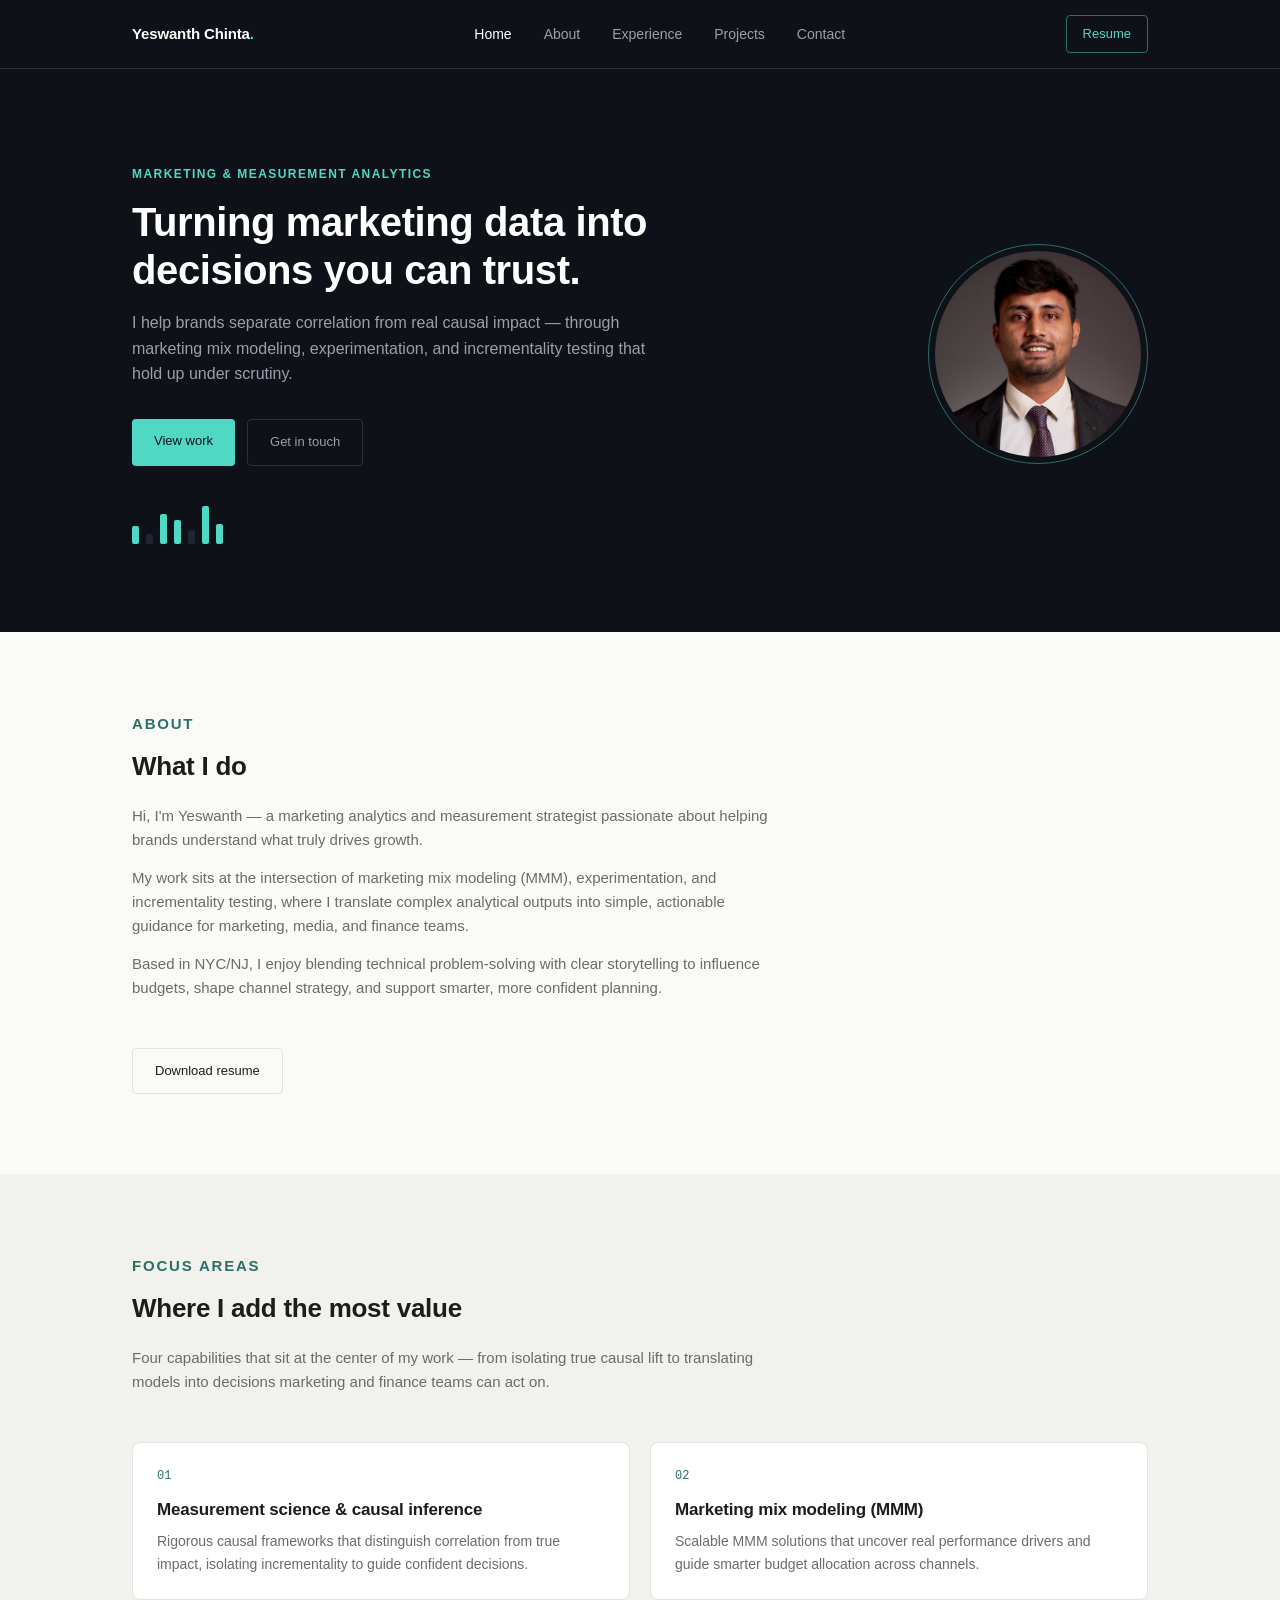
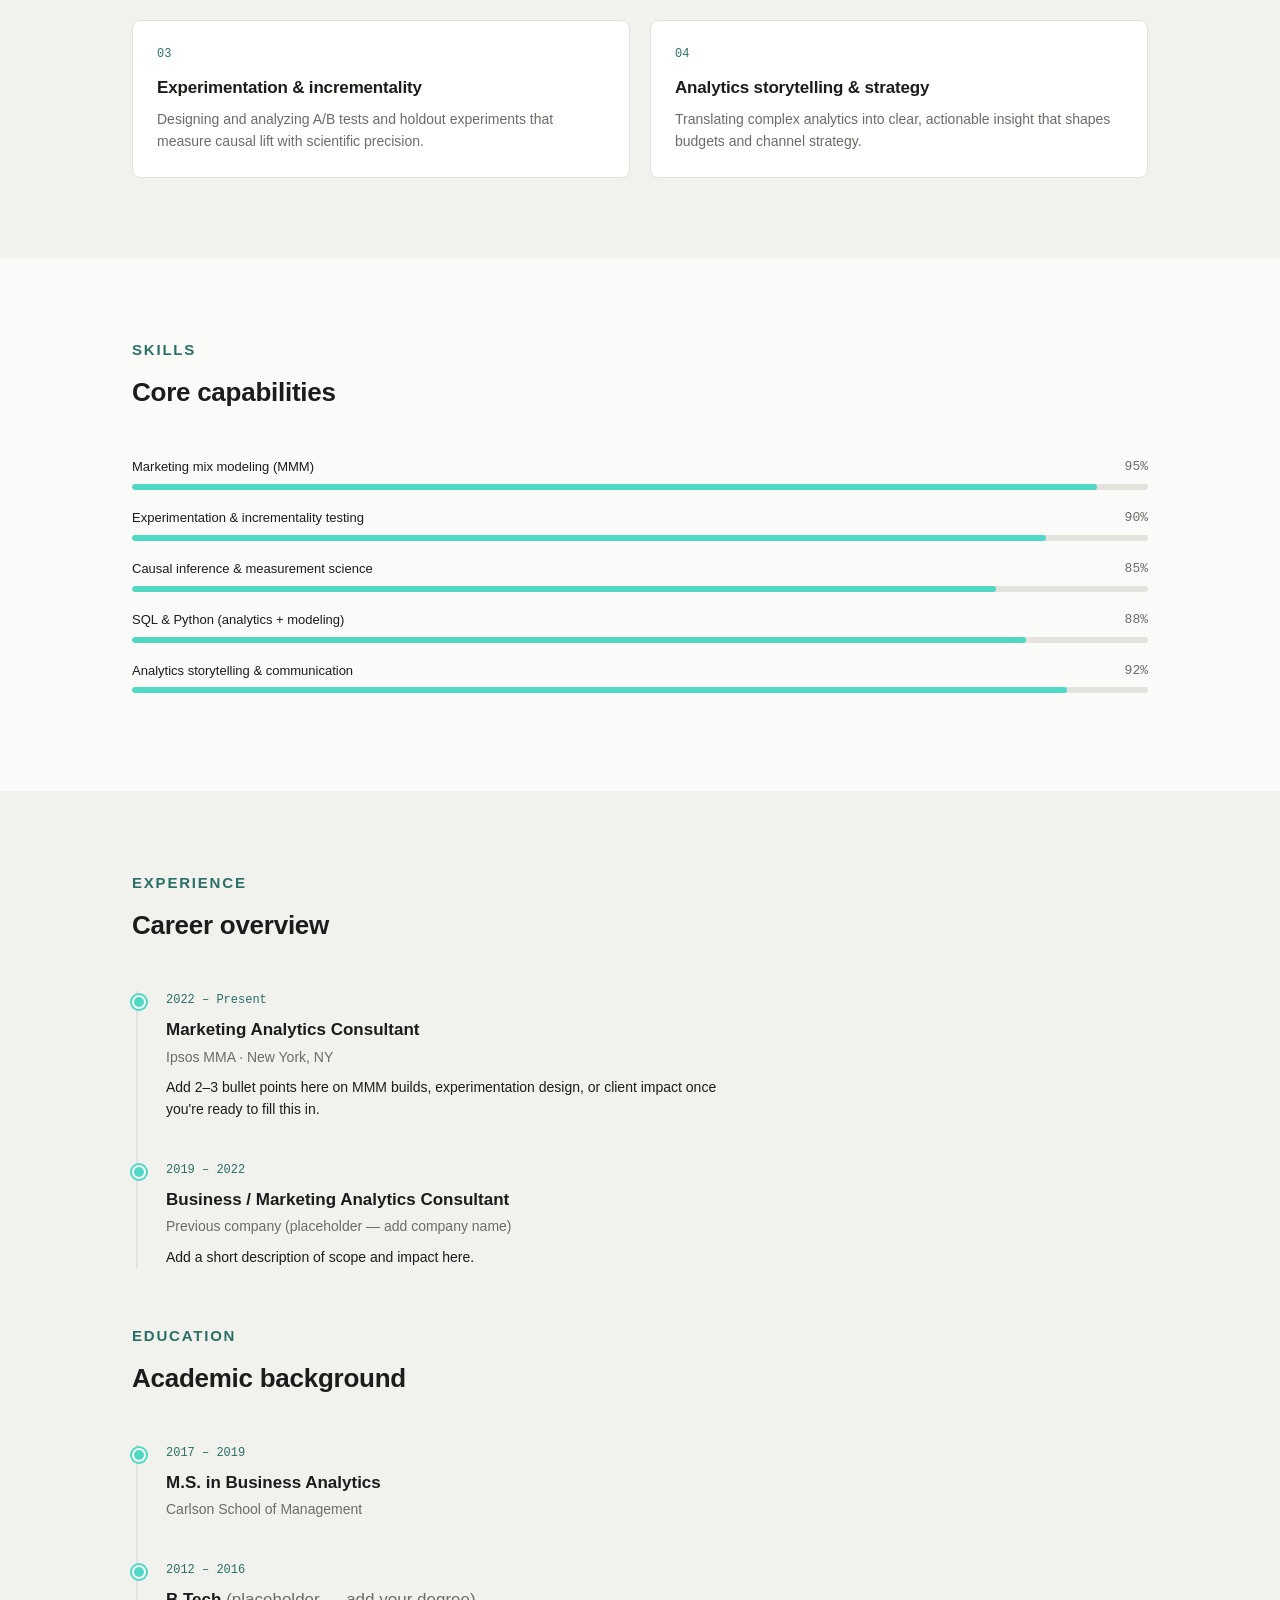
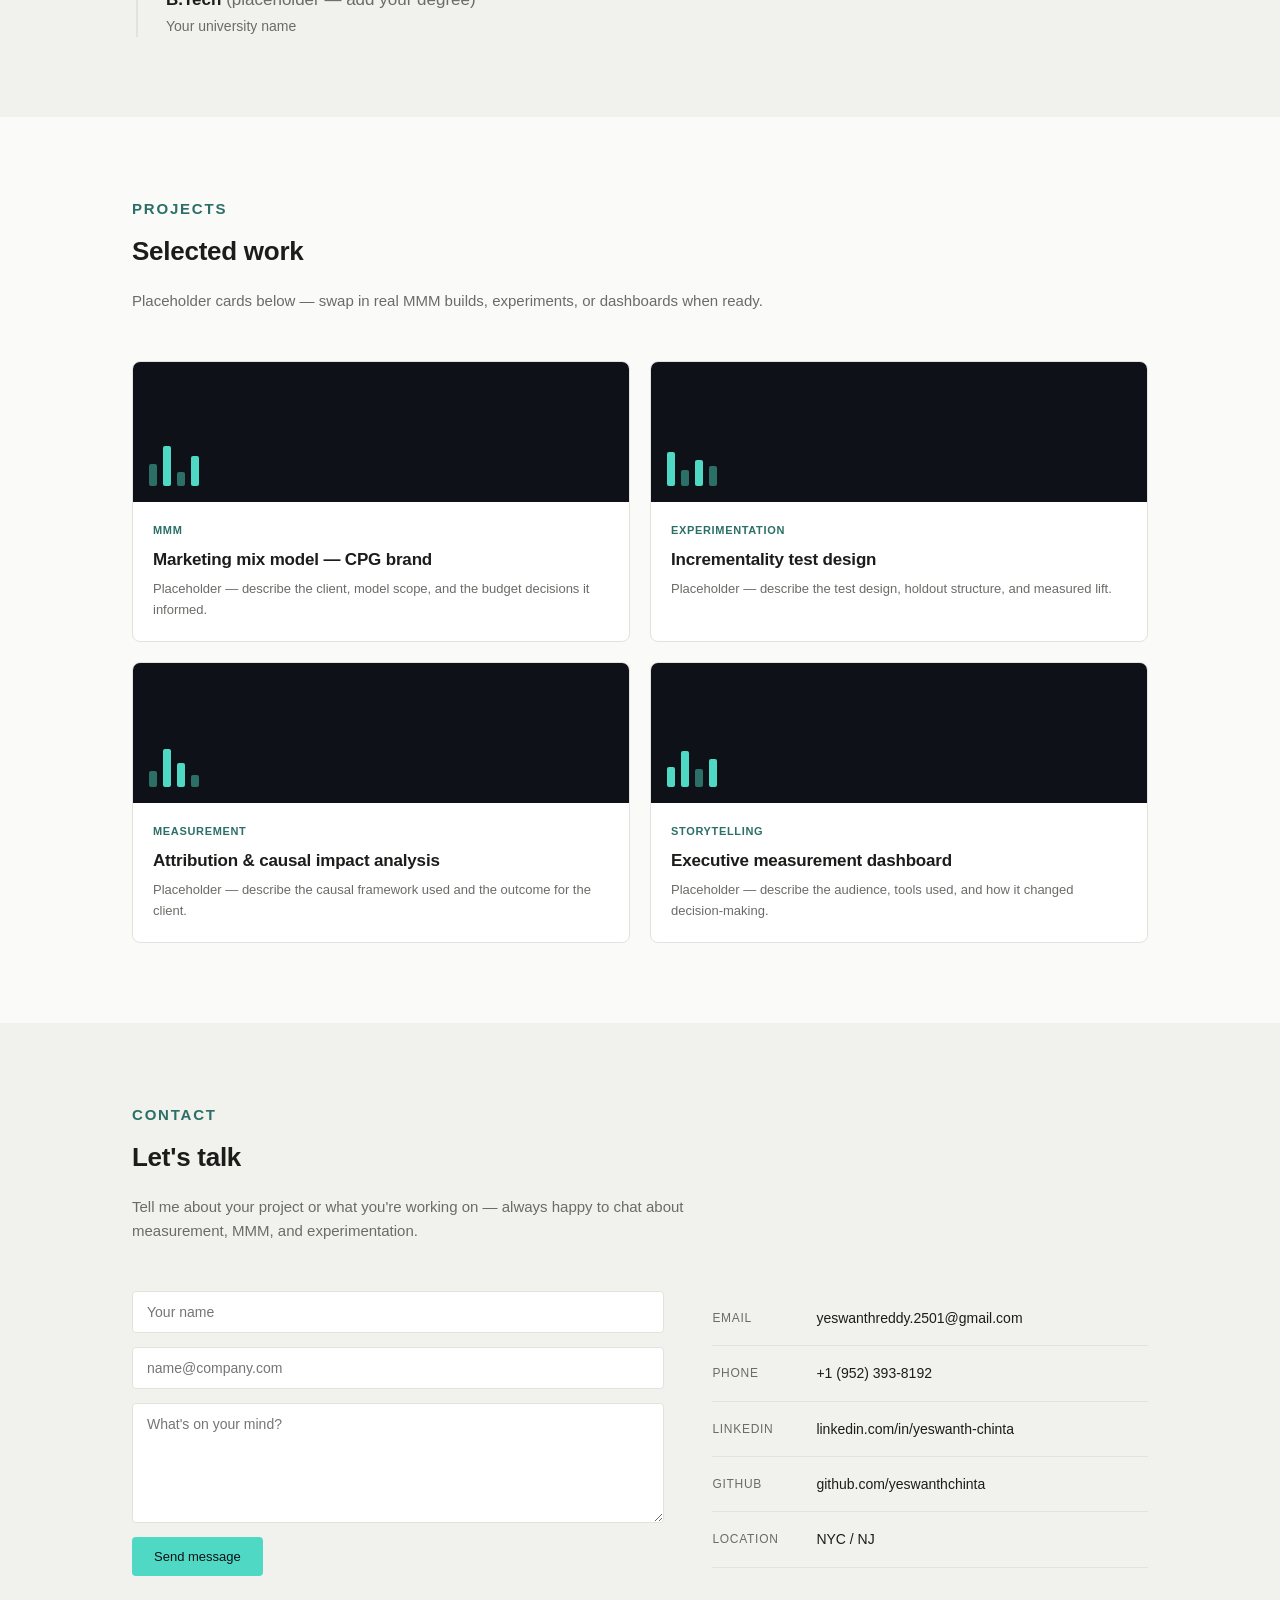
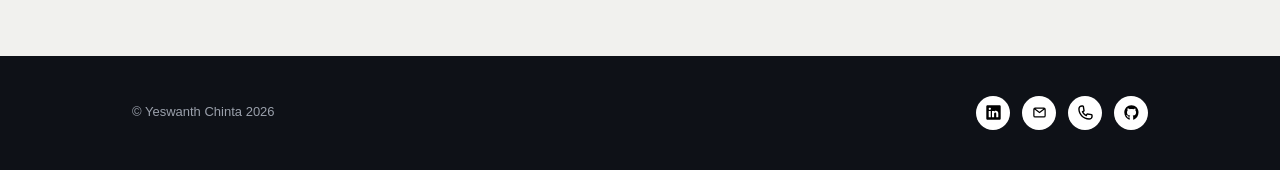
==== index.html @ 3593df42 "Update page content and styling, simplify main.js Co-Authored-By: Claude Sonnet 5 <noreply@anthropic" ====
<!DOCTYPE html>
<html lang="en">
<head>
<meta charset="UTF-8">
<meta name="viewport" content="width=device-width, initial-scale=1.0">
<title>Yeswanth Chinta — Marketing &amp; Measurement Analytics</title>
<link rel="shortcut icon" href="img/favicon.png" type="image/x-icon">
<link rel="stylesheet" href="css/style.css">
</head>
<body>

<nav class="nav">
  <div class="wrap">
    <a class="brand" href="#home">Yeswanth Chinta<span>.</span></a>
    <ul class="nav-links">
      <li><a href="#home">Home</a></li>
      <li><a href="#about">About</a></li>
      <li><a href="#experience">Experience</a></li>
      <li><a href="#projects">Projects</a></li>
      <li><a href="#contact">Contact</a></li>
    </ul>
    <div class="nav-right">
      <a class="nav-cta" href="Yeswanth_Chinta_Resume.pdf">Resume</a>
      <button class="nav-toggle" aria-label="Toggle menu"><span></span><span></span><span></span></button>
    </div>
  </div>
</nav>

<header class="hero" id="home">
  <div class="wrap">
    <div class="hero-grid">
      <div>
        <p class="eyebrow on-dark">Marketing &amp; measurement analytics</p>
        <h1>Turning marketing data into decisions you can trust.</h1>
        <p class="lede">I help brands separate correlation from real causal impact — through marketing mix modeling, experimentation, and incrementality testing that hold up under scrutiny.</p>
        <div class="actions">
          <a class="btn btn-primary" href="#projects">View work</a>
          <a class="btn btn-ghost-dark" href="#contact">Get in touch</a>
        </div>
        <div class="spark">
          <div class="up" style="height:18px"></div>
          <div style="height:10px"></div>
          <div class="up" style="height:30px"></div>
          <div class="up" style="height:24px"></div>
          <div style="height:14px"></div>
          <div class="up" style="height:38px"></div>
          <div class="up" style="height:20px"></div>
        </div>
      </div>
      <div class="hero-photo-wrap">
        <img src="img/hero/hero.png" alt="Yeswanth Chinta">
      </div>
    </div>
  </div>
</header>

<main>

<section class="block" id="about">
  <div class="wrap">
    <div class="section-head">
      <p class="eyebrow">About</p>
      <h2>What I do</h2>
      <p style="margin-bottom:14px;">Hi, I'm Yeswanth — a marketing analytics and measurement strategist passionate about helping brands understand what truly drives growth.</p>
      <p style="margin-bottom:14px;">My work sits at the intersection of marketing mix modeling (MMM), experimentation, and incrementality testing, where I translate complex analytical outputs into simple, actionable guidance for marketing, media, and finance teams.</p>
      <p>Based in NYC/NJ, I enjoy blending technical problem-solving with clear storytelling to influence budgets, shape channel strategy, and support smarter, more confident planning.</p>
    </div>
    <a class="btn btn-ghost-light" href="Yeswanth_Chinta_Resume.pdf">Download resume</a>
  </div>
</section>

<section class="block alt">
  <div class="wrap">
    <div class="section-head">
      <p class="eyebrow">Focus areas</p>
      <h2>Where I add the most value</h2>
      <p>Four capabilities that sit at the center of my work — from isolating true causal lift to translating models into decisions marketing and finance teams can act on.</p>
    </div>
    <div class="card-grid">
      <div class="card">
        <div class="num">01</div>
        <h3>Measurement science &amp; causal inference</h3>
        <p>Rigorous causal frameworks that distinguish correlation from true impact, isolating incrementality to guide confident decisions.</p>
      </div>
      <div class="card">
        <div class="num">02</div>
        <h3>Marketing mix modeling (MMM)</h3>
        <p>Scalable MMM solutions that uncover real performance drivers and guide smarter budget allocation across channels.</p>
      </div>
      <div class="card">
        <div class="num">03</div>
        <h3>Experimentation &amp; incrementality</h3>
        <p>Designing and analyzing A/B tests and holdout experiments that measure causal lift with scientific precision.</p>
      </div>
      <div class="card">
        <div class="num">04</div>
        <h3>Analytics storytelling &amp; strategy</h3>
        <p>Translating complex analytics into clear, actionable insight that shapes budgets and channel strategy.</p>
      </div>
    </div>
  </div>
</section>

<section class="block">
  <div class="wrap">
    <div class="section-head">
      <p class="eyebrow">Skills</p>
      <h2>Core capabilities</h2>
    </div>

    <div class="skill-row">
      <div class="skill-top"><span>Marketing mix modeling (MMM)</span><span>95%</span></div>
      <div class="skill-bar"><div class="skill-fill" style="width:95%"></div></div>
    </div>
    <div class="skill-row">
      <div class="skill-top"><span>Experimentation &amp; incrementality testing</span><span>90%</span></div>
      <div class="skill-bar"><div class="skill-fill" style="width:90%"></div></div>
    </div>
    <div class="skill-row">
      <div class="skill-top"><span>Causal inference &amp; measurement science</span><span>85%</span></div>
      <div class="skill-bar"><div class="skill-fill" style="width:85%"></div></div>
    </div>
    <div class="skill-row">
      <div class="skill-top"><span>SQL &amp; Python (analytics + modeling)</span><span>88%</span></div>
      <div class="skill-bar"><div class="skill-fill" style="width:88%"></div></div>
    </div>
    <div class="skill-row">
      <div class="skill-top"><span>Analytics storytelling &amp; communication</span><span>92%</span></div>
      <div class="skill-bar"><div class="skill-fill" style="width:92%"></div></div>
    </div>
  </div>
</section>

<section class="block alt" id="experience">
  <div class="wrap">
    <div class="section-head">
      <p class="eyebrow">Experience</p>
      <h2>Career overview</h2>
    </div>
    <div class="timeline">
      <div class="tl-item">
        <div class="tl-date">2022 – Present</div>
        <div class="tl-role">Marketing Analytics Consultant</div>
        <div class="tl-org">Ipsos MMA · New York, NY</div>
        <div class="tl-desc">Add 2–3 bullet points here on MMM builds, experimentation design, or client impact once you're ready to fill this in.</div>
      </div>
      <div class="tl-item">
        <div class="tl-date">2019 – 2022</div>
        <div class="tl-role">Business / Marketing Analytics Consultant</div>
        <div class="tl-org">Previous company <span style="color:var(--muted); font-weight:400;">(placeholder — add company name)</span></div>
        <div class="tl-desc">Add a short description of scope and impact here.</div>
      </div>
    </div>

    <div class="section-head" style="margin-top:56px;">
      <p class="eyebrow">Education</p>
      <h2>Academic background</h2>
    </div>
    <div class="timeline">
      <div class="tl-item">
        <div class="tl-date">2017 – 2019</div>
        <div class="tl-role">M.S. in Business Analytics</div>
        <div class="tl-org">Carlson School of Management</div>
      </div>
      <div class="tl-item">
        <div class="tl-date">2012 – 2016</div>
        <div class="tl-role">B.Tech <span style="color:var(--muted); font-weight:400;">(placeholder — add your degree)</span></div>
        <div class="tl-org">Your university name</div>
      </div>
    </div>
  </div>
</section>

<section class="block" id="projects">
  <div class="wrap">
    <div class="section-head">
      <p class="eyebrow">Projects</p>
      <h2>Selected work</h2>
      <p>Placeholder cards below — swap in real MMM builds, experiments, or dashboards when ready.</p>
    </div>
    <div class="card-grid" style="grid-template-columns:repeat(2,1fr);">

      <div class="proj-card">
        <div class="proj-thumb">
          <div style="height:22px"></div><div class="hi" style="height:40px"></div><div style="height:14px"></div><div class="hi" style="height:30px"></div>
        </div>
        <div class="proj-body">
          <div class="proj-tag">MMM</div>
          <h3>Marketing mix model — CPG brand</h3>
          <p>Placeholder — describe the client, model scope, and the budget decisions it informed.</p>
        </div>
      </div>

      <div class="proj-card">
        <div class="proj-thumb">
          <div class="hi" style="height:34px"></div><div style="height:16px"></div><div class="hi" style="height:26px"></div><div style="height:20px"></div>
        </div>
        <div class="proj-body">
          <div class="proj-tag">Experimentation</div>
          <h3>Incrementality test design</h3>
          <p>Placeholder — describe the test design, holdout structure, and measured lift.</p>
        </div>
      </div>

      <div class="proj-card">
        <div class="proj-thumb">
          <div style="height:16px"></div><div class="hi" style="height:38px"></div><div class="hi" style="height:24px"></div><div style="height:12px"></div>
        </div>
        <div class="proj-body">
          <div class="proj-tag">Measurement</div>
          <h3>Attribution &amp; causal impact analysis</h3>
          <p>Placeholder — describe the causal framework used and the outcome for the client.</p>
        </div>
      </div>

      <div class="proj-card">
        <div class="proj-thumb">
          <div class="hi" style="height:20px"></div><div class="hi" style="height:36px"></div><div style="height:18px"></div><div class="hi" style="height:28px"></div>
        </div>
        <div class="proj-body">
          <div class="proj-tag">Storytelling</div>
          <h3>Executive measurement dashboard</h3>
          <p>Placeholder — describe the audience, tools used, and how it changed decision-making.</p>
        </div>
      </div>

    </div>
  </div>
</section>

<section class="block alt" id="contact">
  <div class="wrap">
    <div class="section-head">
      <p class="eyebrow">Contact</p>
      <h2>Let's talk</h2>
      <p>Tell me about your project or what you're working on — always happy to chat about measurement, MMM, and experimentation.</p>
    </div>
    <div class="contact-grid">
      <div>
        <form class="contact-form" action="#" method="POST">
          <input type="text" name="name" placeholder="Your name" required>
          <input type="email" name="email" placeholder="name@company.com" required>
          <textarea name="message" placeholder="What's on your mind?" required></textarea>
          <button class="btn btn-primary" type="submit">Send message</button>
        </form>
      </div>

      <div>
        <div class="contact-item">
          <div class="k">Email</div>
          <div class="v"><a href="mailto:yeswanthreddy.2501@gmail.com">yeswanthreddy.2501@gmail.com</a></div>
        </div>
        <div class="contact-item">
          <div class="k">Phone</div>
          <div class="v"><a href="tel:+19523938192">+1 (952) 393-8192</a></div>
        </div>
        <div class="contact-item">
          <div class="k">LinkedIn</div>
          <div class="v"><a href="https://www.linkedin.com/in/yeswanth-chinta/" target="_blank" rel="noopener">linkedin.com/in/yeswanth-chinta</a></div>
        </div>
        <div class="contact-item">
          <div class="k">GitHub</div>
          <div class="v"><a href="https://github.com/yeswanthchinta" target="_blank" rel="noopener">github.com/yeswanthchinta</a></div>
        </div>
        <div class="contact-item">
          <div class="k">Location</div>
          <div class="v">NYC / NJ</div>
        </div>
      </div>
    </div>
  </div>
</section>

</main>

<footer>
  <div class="wrap">
    <span>© Yeswanth Chinta 2026</span>
    <div class="social-row">
      <a href="https://www.linkedin.com/in/yeswanth-chinta/" aria-label="LinkedIn"><img src="img/social_icons/linkedin.svg" alt=""></a>
      <a href="mailto:yeswanthreddy.2501@gmail.com" aria-label="Email"><img src="img/social_icons/email.svg" alt=""></a>
      <a href="tel:+19523938192" aria-label="Phone"><img src="img/social_icons/phone.svg" alt=""></a>
      <a href="https://github.com/yeswanthchinta" aria-label="GitHub"><img src="img/social_icons/github.svg" alt=""></a>
    </div>
  </div>
</footer>

<script src="js/main.js"></script>
</body>
</html>
---- css/style.css ----
/* ===========================================
   Yeswanth Chinta — Career Site
   Style: minimal + bold data-driven hybrid
   =========================================== */

:root {
  --navy: #0e1117;
  --navy-2: #161b24;
  --navy-3: #1f2531;
  --teal: #4fd8c4;
  --teal-dim: #2b6f66;
  --ink: #1c1c1a;
  --paper: #fafaf8;
  --paper-2: #f1f1ee;
  --muted: #6b6b67;
  --muted-dark: #9aa0ab;
  --line: #e3e2dc;
  --line-dark: #2a303c;
  --radius: 4px;
  --maxw: 1080px;
  --font: -apple-system, BlinkMacSystemFont, "Inter", "Helvetica Neue", Arial, sans-serif;
  --mono: "SF Mono", "IBM Plex Mono", Menlo, monospace;
}

* { box-sizing: border-box; }

html { scroll-behavior: smooth; }

body {
  margin: 0;
  font-family: var(--font);
  color: var(--ink);
  background: var(--paper);
  line-height: 1.6;
  -webkit-font-smoothing: antialiased;
}

a { color: inherit; text-decoration: none; }

img { max-width: 100%; display: block; }

.wrap {
  max-width: var(--maxw);
  margin: 0 auto;
  padding: 0 32px;
}

.eyebrow {
  font-size: 12px;
  letter-spacing: 0.12em;
  text-transform: uppercase;
  color: var(--teal-dim);
  font-weight: 600;
  margin: 0 0 14px;
}

.eyebrow.on-dark { color: var(--teal); }

h1, h2, h3 { font-weight: 600; margin: 0; letter-spacing: -0.01em; }
h1 { font-size: 40px; line-height: 1.2; }
h2 { font-size: 26px; line-height: 1.3; margin-bottom: 20px; }
h3 { font-size: 17px; line-height: 1.4; }

p { color: var(--muted); margin: 0; }

/* ---------- Nav ---------- */
.nav {
  background: var(--navy);
  position: sticky;
  top: 0;
  z-index: 50;
  border-bottom: 1px solid var(--line-dark);
}
.nav .wrap {
  display: flex;
  align-items: center;
  justify-content: space-between;
  height: 68px;
}
.nav .brand {
  color: #fff;
  font-weight: 600;
  font-size: 15px;
  letter-spacing: -0.01em;
}
.nav .brand span { color: var(--teal); }
.nav-links {
  display: flex;
  gap: 32px;
  list-style: none;
  margin: 0;
  padding: 0;
}
.nav-links a {
  color: var(--muted-dark);
  font-size: 14px;
  transition: color 0.15s ease;
}
.nav-links a:hover, .nav-links a.active { color: #fff; }
.nav-cta {
  border: 1px solid var(--teal-dim);
  color: var(--teal);
  font-size: 13px;
  padding: 8px 16px;
  border-radius: var(--radius);
  white-space: nowrap;
}
.nav-cta:hover { background: rgba(79, 216, 196, 0.08); }

.nav-right { display: flex; align-items: center; gap: 16px; }
.nav-toggle {
  display: none;
  background: none;
  border: none;
  cursor: pointer;
  padding: 6px;
}
.nav-toggle span {
  display: block;
  width: 20px;
  height: 2px;
  background: #fff;
  margin: 4px 0;
}

/* ---------- Buttons ---------- */
.btn {
  display: inline-block;
  font-size: 13px;
  padding: 12px 22px;
  border-radius: var(--radius);
  font-weight: 500;
  transition: all 0.15s ease;
}
.btn-primary {
  background: var(--teal);
  color: var(--navy);
}
.btn-primary:hover { background: #6fe4d3; }
.btn-ghost-dark {
  border: 1px solid var(--line-dark);
  color: var(--muted-dark);
}
.btn-ghost-dark:hover { border-color: var(--teal-dim); color: #fff; }
.btn-ghost-light {
  border: 1px solid var(--line);
  color: var(--ink);
}
.btn-ghost-light:hover { border-color: var(--ink); }

/* ---------- Hero (dark, bold, data-driven) ---------- */
.hero {
  background: var(--navy);
  color: #fff;
  padding: 96px 0 88px;
  position: relative;
  overflow: hidden;
}
.hero .wrap { position: relative; z-index: 2; }
.hero h1 { color: #fff; max-width: 620px; }
.hero .lede {
  max-width: 520px;
  color: var(--muted-dark);
  font-size: 16px;
  margin-top: 16px;
}
.hero .actions { display: flex; gap: 12px; margin-top: 32px; }
.spark {
  display: flex;
  align-items: flex-end;
  gap: 7px;
  margin: 40px 0 0;
}
.spark div { width: 7px; border-radius: 2px; background: var(--navy-3); }
.spark div.up { background: var(--teal); }

.hero-grid {
  display: grid;
  grid-template-columns: 1fr 260px;
  gap: 48px;
  align-items: center;
}
.hero-photo-wrap {
  width: 220px;
  height: 220px;
  border-radius: 50%;
  padding: 6px;
  border: 1px solid var(--teal-dim);
  justify-self: end;
}
.hero-photo-wrap img {
  width: 100%;
  height: 100%;
  border-radius: 50%;
  object-fit: cover;
}

/* ---------- Sections (light) ---------- */
section.block { padding: 80px 0; }
section.block.alt { background: var(--paper-2); }
.section-head { max-width: 640px; margin-bottom: 48px; }
.section-head p { font-size: 15px; }

/* ---------- Stat / skill bars ---------- */
.stat-grid {
  display: grid;
  grid-template-columns: repeat(4, 1fr);
  gap: 24px;
  margin-top: 12px;
}
.stat-card {
  border: 1px solid var(--line);
  border-radius: 8px;
  padding: 20px;
}
.stat-num {
  font-family: var(--mono);
  font-size: 26px;
  font-weight: 600;
  color: var(--navy);
}
.stat-label {
  font-size: 12px;
  color: var(--muted);
  margin-top: 6px;
}

.skill-row { margin-bottom: 18px; }
.skill-top {
  display: flex;
  justify-content: space-between;
  font-size: 13px;
  margin-bottom: 6px;
}
.skill-top span:last-child { font-family: var(--mono); color: var(--muted); }
.skill-bar {
  height: 6px;
  background: var(--line);
  border-radius: 3px;
  overflow: hidden;
}
.skill-fill { height: 100%; background: var(--teal); border-radius: 3px; }

/* ---------- Cards ---------- */
.card-grid {
  display: grid;
  grid-template-columns: repeat(2, 1fr);
  gap: 20px;
}
.card {
  border: 1px solid var(--line);
  border-radius: 8px;
  padding: 24px;
  background: #fff;
}
.card .num {
  font-family: var(--mono);
  font-size: 12px;
  color: var(--teal-dim);
  margin-bottom: 12px;
}
.card h3 { margin-bottom: 8px; }
.card p { font-size: 14px; }

/* ---------- Timeline ---------- */
.timeline {
  border-left: 2px solid var(--line);
  padding-left: 28px;
  margin-left: 4px;
}
.tl-item { position: relative; padding-bottom: 40px; }
.tl-item:last-child { padding-bottom: 0; }
.tl-item::before {
  content: "";
  position: absolute;
  left: -34px;
  top: 4px;
  width: 10px;
  height: 10px;
  border-radius: 50%;
  background: var(--teal);
  border: 2px solid var(--paper);
  box-shadow: 0 0 0 2px var(--teal);
}
.tl-date {
  font-family: var(--mono);
  font-size: 12px;
  color: var(--teal-dim);
  margin-bottom: 6px;
}
.tl-role { font-size: 17px; font-weight: 600; }
.tl-org { font-size: 14px; color: var(--muted); margin-top: 2px; }
.tl-desc { font-size: 14px; margin-top: 8px; max-width: 560px; }

/* ---------- Projects ---------- */
.proj-card {
  border: 1px solid var(--line);
  border-radius: 8px;
  overflow: hidden;
  background: #fff;
}
.proj-thumb {
  height: 140px;
  background: var(--navy);
  display: flex;
  align-items: flex-end;
  padding: 16px;
  gap: 6px;
}
.proj-thumb div { width: 8px; border-radius: 2px; background: var(--teal-dim); }
.proj-thumb div.hi { background: var(--teal); }
.proj-body { padding: 20px; }
.proj-tag {
  font-size: 11px;
  text-transform: uppercase;
  letter-spacing: 0.06em;
  color: var(--teal-dim);
  font-weight: 600;
}
.proj-body h3 { margin: 8px 0; }
.proj-body p { font-size: 13px; }

/* ---------- Contact ---------- */
.contact-grid {
  display: grid;
  grid-template-columns: 1.1fr 0.9fr;
  gap: 48px;
  align-items: start;
}
.contact-item {
  display: flex;
  gap: 14px;
  padding: 16px 0;
  border-bottom: 1px solid var(--line);
}
.contact-item .k {
  font-size: 12px;
  color: var(--muted);
  text-transform: uppercase;
  letter-spacing: 0.06em;
  width: 90px;
  flex-shrink: 0;
  padding-top: 2px;
}
.contact-item .v { font-size: 14px; }
.contact-item .v a:hover { color: var(--teal-dim); }

form.contact-form { display: flex; flex-direction: column; gap: 14px; }
form.contact-form input,
form.contact-form textarea {
  width: 100%;
  border: 1px solid var(--line);
  border-radius: var(--radius);
  padding: 12px 14px;
  font-family: var(--font);
  font-size: 14px;
  background: #fff;
  color: var(--ink);
}
form.contact-form textarea { min-height: 120px; resize: vertical; }
form.contact-form input:focus,
form.contact-form textarea:focus {
  outline: none;
  border-color: var(--teal-dim);
}
form.contact-form button {
  align-self: flex-start;
  border: none;
  cursor: pointer;
  font-family: var(--font);
}

/* ---------- Footer ---------- */
footer {
  background: var(--navy);
  color: var(--muted-dark);
  padding: 40px 0;
}
footer .wrap {
  display: flex;
  justify-content: space-between;
  align-items: center;
  font-size: 13px;
}
.social-row { display: flex; gap: 12px; }
.social-row a {
  background: #fff;
  width: 34px;
  height: 34px;
  border-radius: 50%;
  display: flex;
  align-items: center;
  justify-content: center;
  transition: background 0.15s ease;
}
.social-row a:hover { background: var(--teal); }
.social-row a img { width: 15px; height: 15px; }

/* ---------- Page header (for non-home pages) ---------- */
.page-head {
  background: var(--navy);
  color: #fff;
  padding: 64px 0 56px;
}
.page-head h1 { color: #fff; font-size: 34px; }
.page-head p { color: var(--muted-dark); margin-top: 10px; max-width: 520px; }

/* ---------- Responsive ---------- */
@media (max-width: 800px) {
  .nav-links {
    display: none;
    position: absolute;
    top: 68px;
    left: 0;
    right: 0;
    background: var(--navy);
    flex-direction: column;
    gap: 0;
    border-bottom: 1px solid var(--line-dark);
  }
  .nav-links.open { display: flex; }
  .nav-links li { border-top: 1px solid var(--line-dark); }
  .nav-links a { display: block; padding: 14px 32px; }
  .nav-toggle { display: block; }
  h1 { font-size: 30px; }
  .hero-grid { grid-template-columns: 1fr; }
  .hero-photo-wrap { justify-self: start; width: 140px; height: 140px; order: -1; }
  .stat-grid { grid-template-columns: repeat(2, 1fr); }
  .card-grid { grid-template-columns: 1fr; }
  .contact-grid { grid-template-columns: 1fr; }
  footer .wrap { flex-direction: column; gap: 16px; }
}
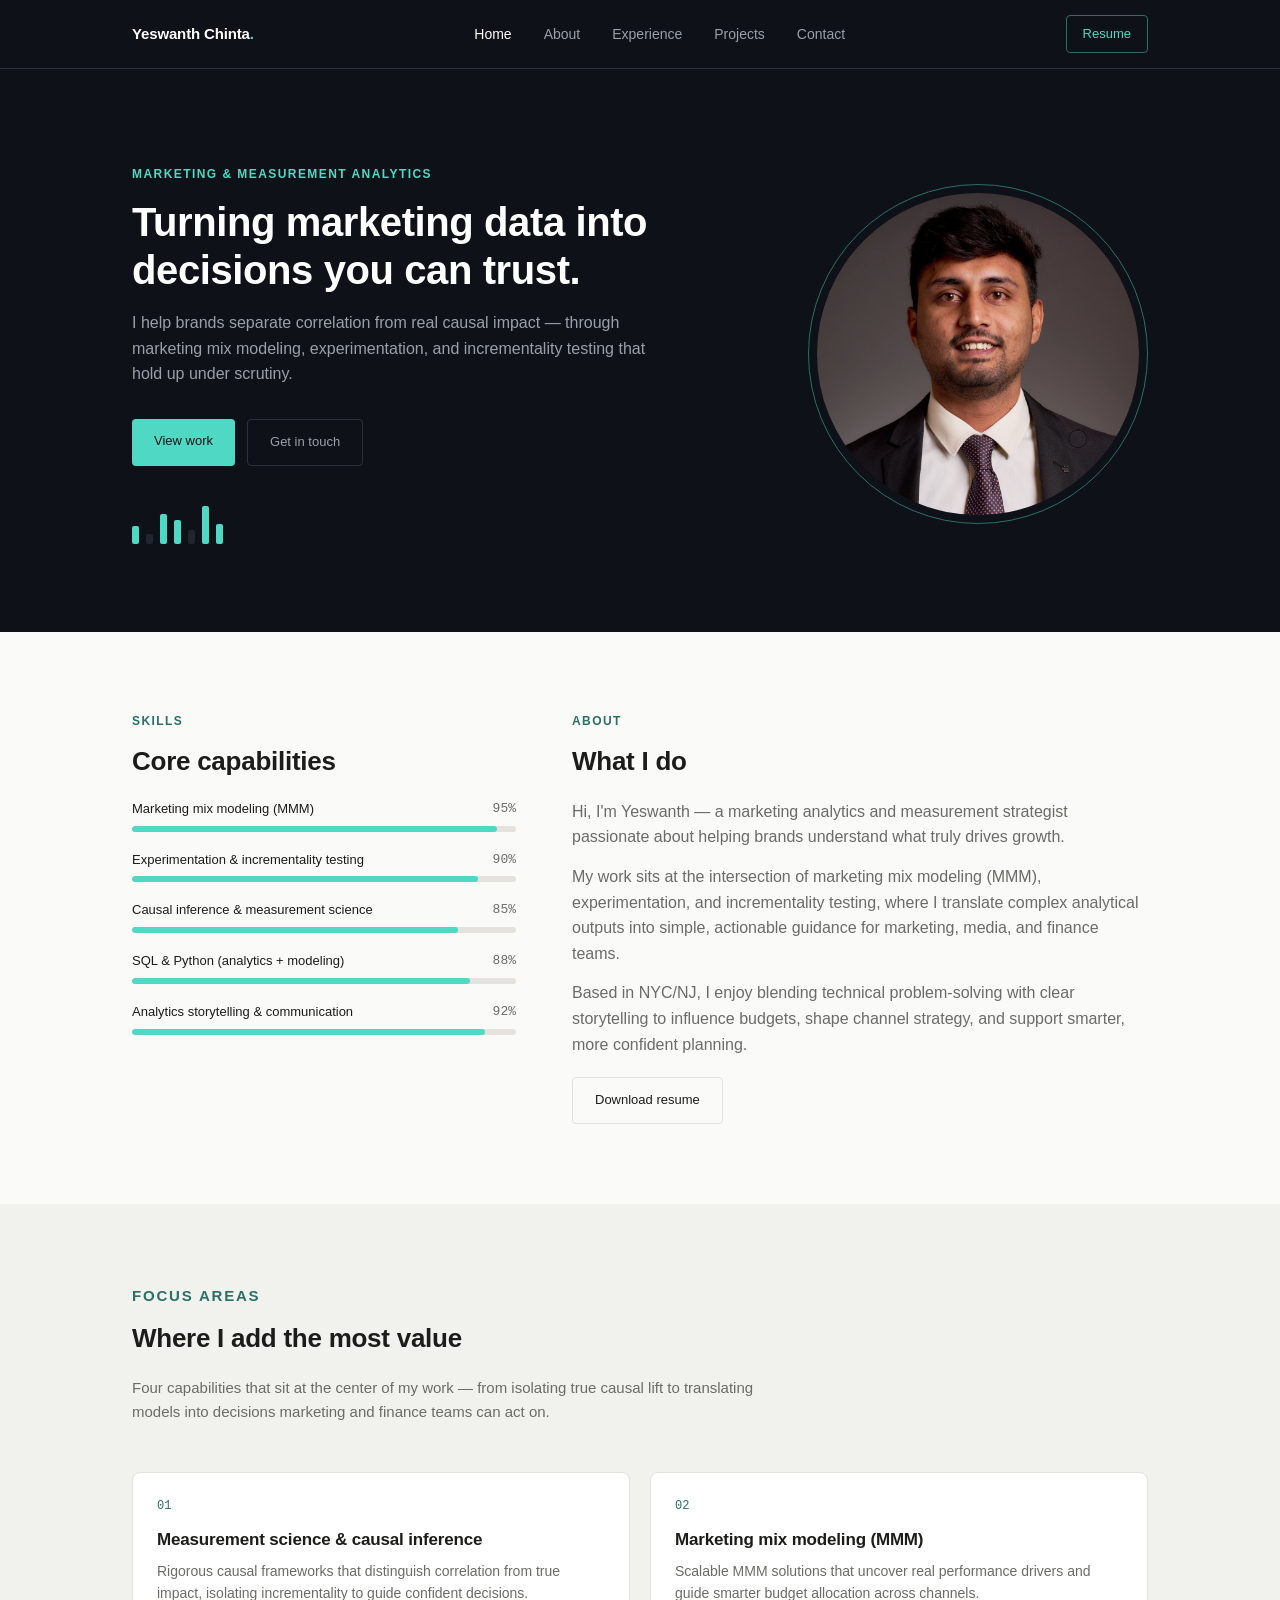
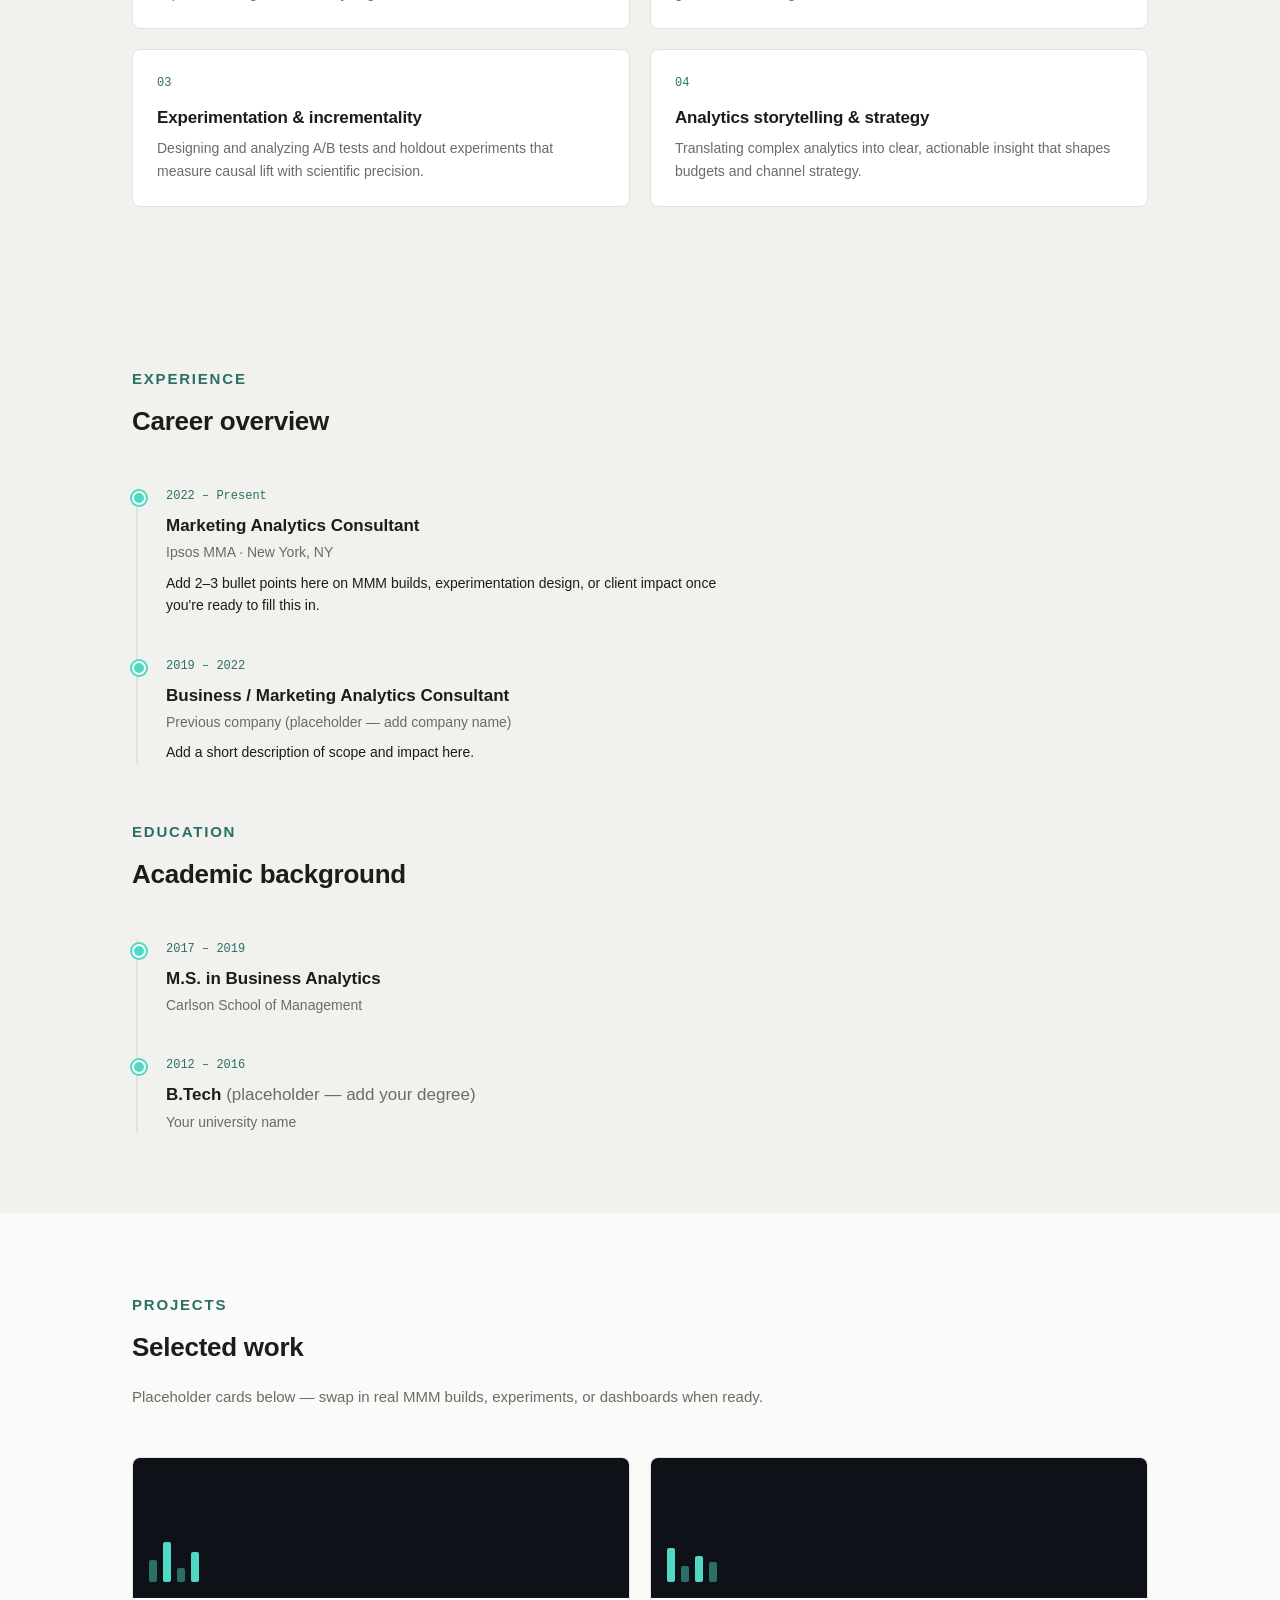
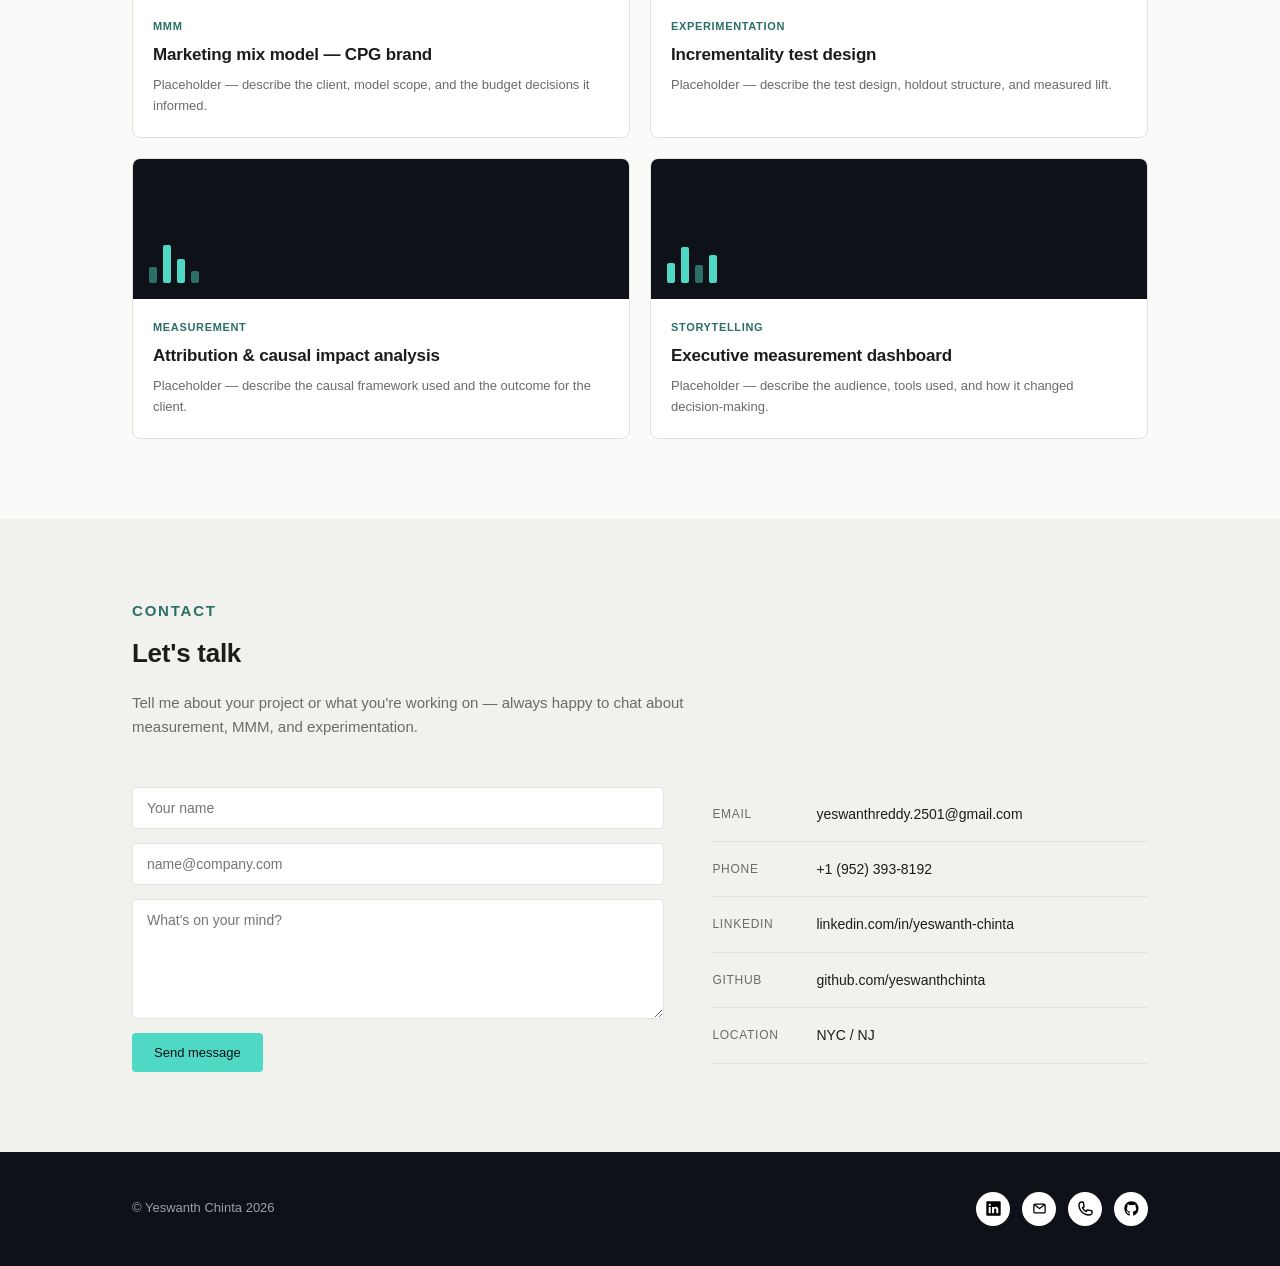
==== commit 5a617f57: "Merge About and Skills into two-column layout Co-Authored-By: Claude Sonnet 5 <noreply@anthropic.com" ====
--- a/index.html
+++ b/index.html
@@ -58,14 +58,40 @@
 
 <section class="block" id="about">
   <div class="wrap">
-    <div class="section-head">
-      <p class="eyebrow">About</p>
-      <h2>What I do</h2>
-      <p style="margin-bottom:14px;">Hi, I'm Yeswanth — a marketing analytics and measurement strategist passionate about helping brands understand what truly drives growth.</p>
-      <p style="margin-bottom:14px;">My work sits at the intersection of marketing mix modeling (MMM), experimentation, and incrementality testing, where I translate complex analytical outputs into simple, actionable guidance for marketing, media, and finance teams.</p>
-      <p>Based in NYC/NJ, I enjoy blending technical problem-solving with clear storytelling to influence budgets, shape channel strategy, and support smarter, more confident planning.</p>
-    </div>
-    <a class="btn btn-ghost-light" href="Yeswanth_Chinta_Resume.pdf">Download resume</a>
+    <div class="about-grid">
+      <div>
+        <p class="eyebrow">Skills</p>
+        <h2>Core capabilities</h2>
+        <div class="skill-row">
+          <div class="skill-top"><span>Marketing mix modeling (MMM)</span><span>95%</span></div>
+          <div class="skill-bar"><div class="skill-fill" style="width:95%"></div></div>
+        </div>
+        <div class="skill-row">
+          <div class="skill-top"><span>Experimentation &amp; incrementality testing</span><span>90%</span></div>
+          <div class="skill-bar"><div class="skill-fill" style="width:90%"></div></div>
+        </div>
+        <div class="skill-row">
+          <div class="skill-top"><span>Causal inference &amp; measurement science</span><span>85%</span></div>
+          <div class="skill-bar"><div class="skill-fill" style="width:85%"></div></div>
+        </div>
+        <div class="skill-row">
+          <div class="skill-top"><span>SQL &amp; Python (analytics + modeling)</span><span>88%</span></div>
+          <div class="skill-bar"><div class="skill-fill" style="width:88%"></div></div>
+        </div>
+        <div class="skill-row">
+          <div class="skill-top"><span>Analytics storytelling &amp; communication</span><span>92%</span></div>
+          <div class="skill-bar"><div class="skill-fill" style="width:92%"></div></div>
+        </div>
+      </div>
+      <div>
+        <p class="eyebrow">About</p>
+        <h2>What I do</h2>
+        <p style="margin-bottom:14px;">Hi, I'm Yeswanth — a marketing analytics and measurement strategist passionate about helping brands understand what truly drives growth.</p>
+        <p style="margin-bottom:14px;">My work sits at the intersection of marketing mix modeling (MMM), experimentation, and incrementality testing, where I translate complex analytical outputs into simple, actionable guidance for marketing, media, and finance teams.</p>
+        <p style="margin-bottom:20px;">Based in NYC/NJ, I enjoy blending technical problem-solving with clear storytelling to influence budgets, shape channel strategy, and support smarter, more confident planning.</p>
+        <a class="btn btn-ghost-light" href="Yeswanth_Chinta_Resume.pdf">Download resume</a>
+      </div>
+    </div>
   </div>
 </section>
 
@@ -97,36 +123,6 @@
         <h3>Analytics storytelling &amp; strategy</h3>
         <p>Translating complex analytics into clear, actionable insight that shapes budgets and channel strategy.</p>
       </div>
-    </div>
-  </div>
-</section>
-
-<section class="block">
-  <div class="wrap">
-    <div class="section-head">
-      <p class="eyebrow">Skills</p>
-      <h2>Core capabilities</h2>
-    </div>
-
-    <div class="skill-row">
-      <div class="skill-top"><span>Marketing mix modeling (MMM)</span><span>95%</span></div>
-      <div class="skill-bar"><div class="skill-fill" style="width:95%"></div></div>
-    </div>
-    <div class="skill-row">
-      <div class="skill-top"><span>Experimentation &amp; incrementality testing</span><span>90%</span></div>
-      <div class="skill-bar"><div class="skill-fill" style="width:90%"></div></div>
-    </div>
-    <div class="skill-row">
-      <div class="skill-top"><span>Causal inference &amp; measurement science</span><span>85%</span></div>
-      <div class="skill-bar"><div class="skill-fill" style="width:85%"></div></div>
-    </div>
-    <div class="skill-row">
-      <div class="skill-top"><span>SQL &amp; Python (analytics + modeling)</span><span>88%</span></div>
-      <div class="skill-bar"><div class="skill-fill" style="width:88%"></div></div>
-    </div>
-    <div class="skill-row">
-      <div class="skill-top"><span>Analytics storytelling &amp; communication</span><span>92%</span></div>
-      <div class="skill-bar"><div class="skill-fill" style="width:92%"></div></div>
     </div>
   </div>
 </section>
--- a/css/style.css
+++ b/css/style.css
@@ -176,15 +176,15 @@
 
 .hero-grid {
   display: grid;
-  grid-template-columns: 1fr 260px;
+  grid-template-columns: 1fr 360px;
   gap: 48px;
   align-items: center;
 }
 .hero-photo-wrap {
-  width: 220px;
-  height: 220px;
+  width: 340px;
+  height: 340px;
   border-radius: 50%;
-  padding: 6px;
+  padding: 8px;
   border: 1px solid var(--teal-dim);
   justify-self: end;
 }
@@ -200,6 +200,15 @@
 section.block.alt { background: var(--paper-2); }
 .section-head { max-width: 640px; margin-bottom: 48px; }
 .section-head p { font-size: 15px; }
+
+/* ---------- About + skills combo ---------- */
+.about-grid {
+  display: grid;
+  grid-template-columns: 0.8fr 1.2fr;
+  gap: 56px;
+  align-items: start;
+}
+.about-grid h2 { margin-top: 0; }
 
 /* ---------- Stat / skill bars ---------- */
 .stat-grid {
@@ -424,7 +433,8 @@
   .nav-toggle { display: block; }
   h1 { font-size: 30px; }
   .hero-grid { grid-template-columns: 1fr; }
-  .hero-photo-wrap { justify-self: start; width: 140px; height: 140px; order: -1; }
+  .hero-photo-wrap { justify-self: start; width: 200px; height: 200px; order: -1; }
+  .about-grid { grid-template-columns: 1fr; gap: 40px; }
   .stat-grid { grid-template-columns: repeat(2, 1fr); }
   .card-grid { grid-template-columns: 1fr; }
   .contact-grid { grid-template-columns: 1fr; }
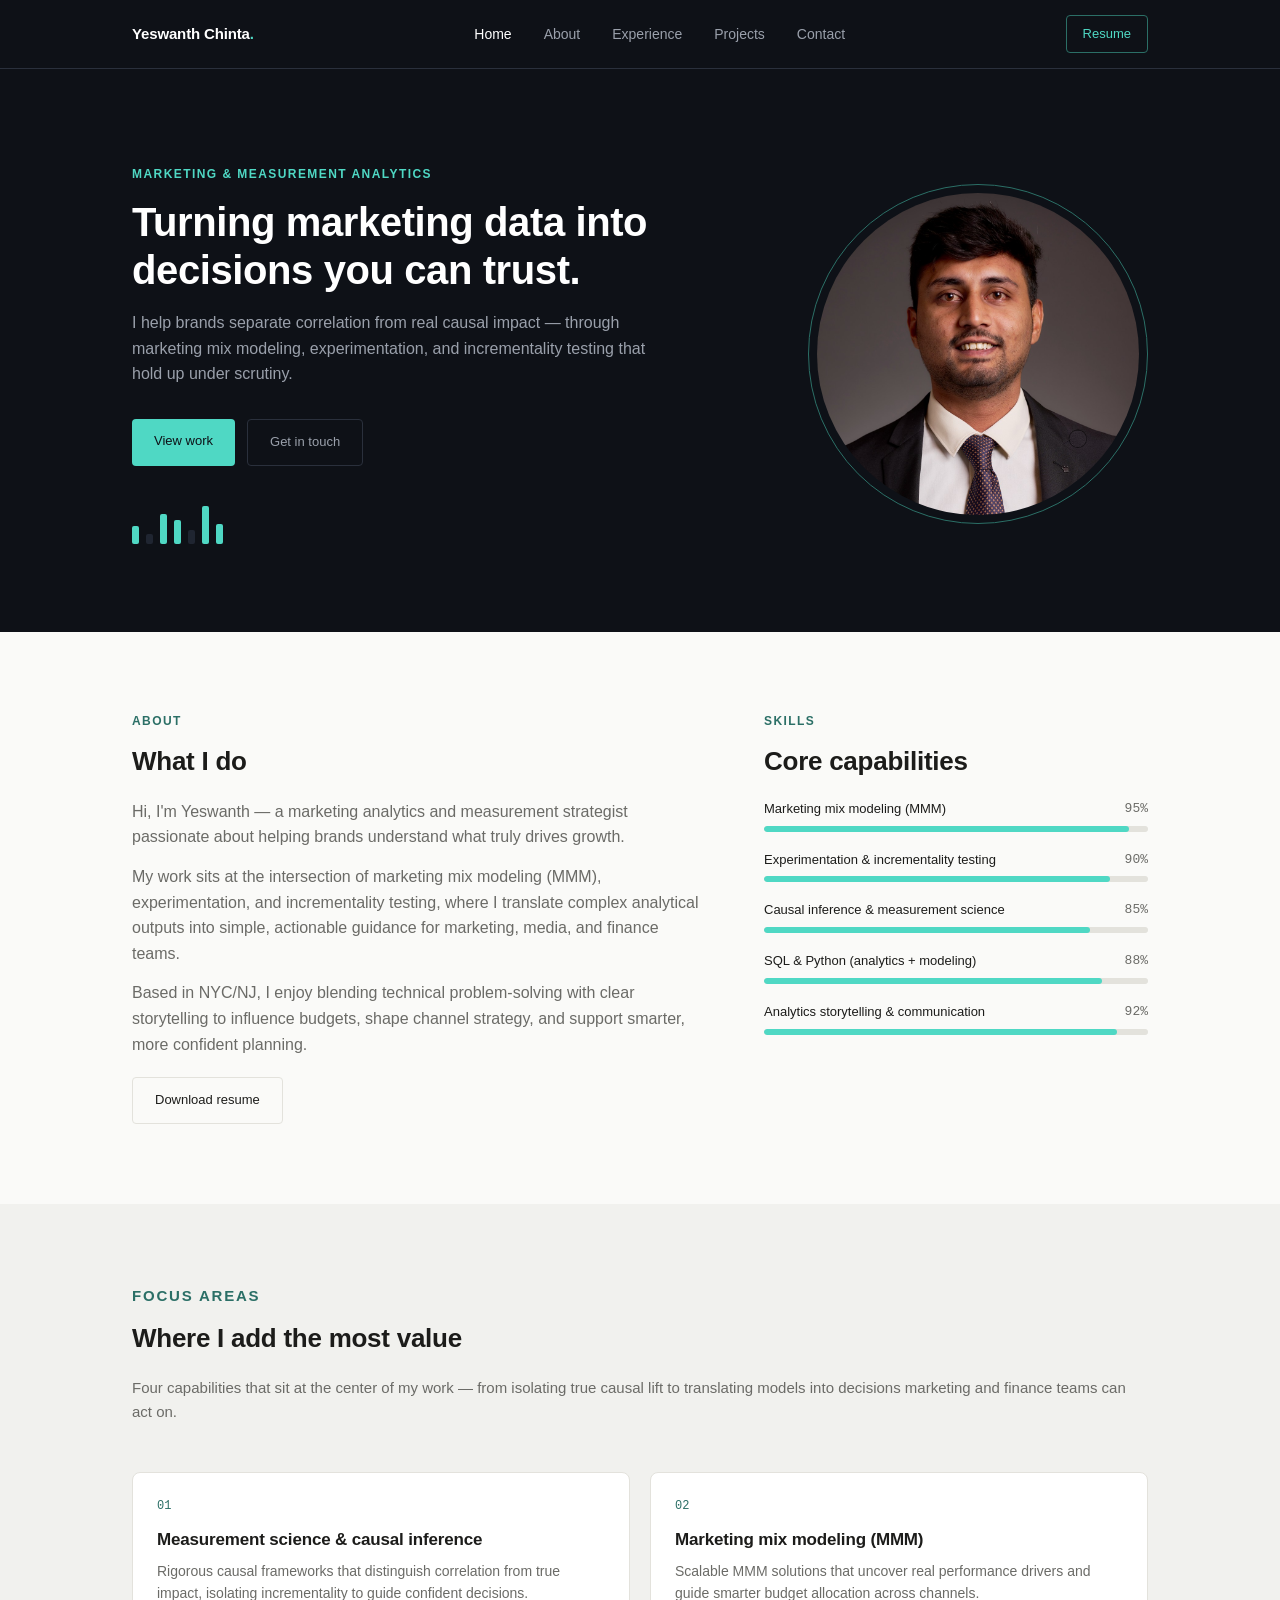
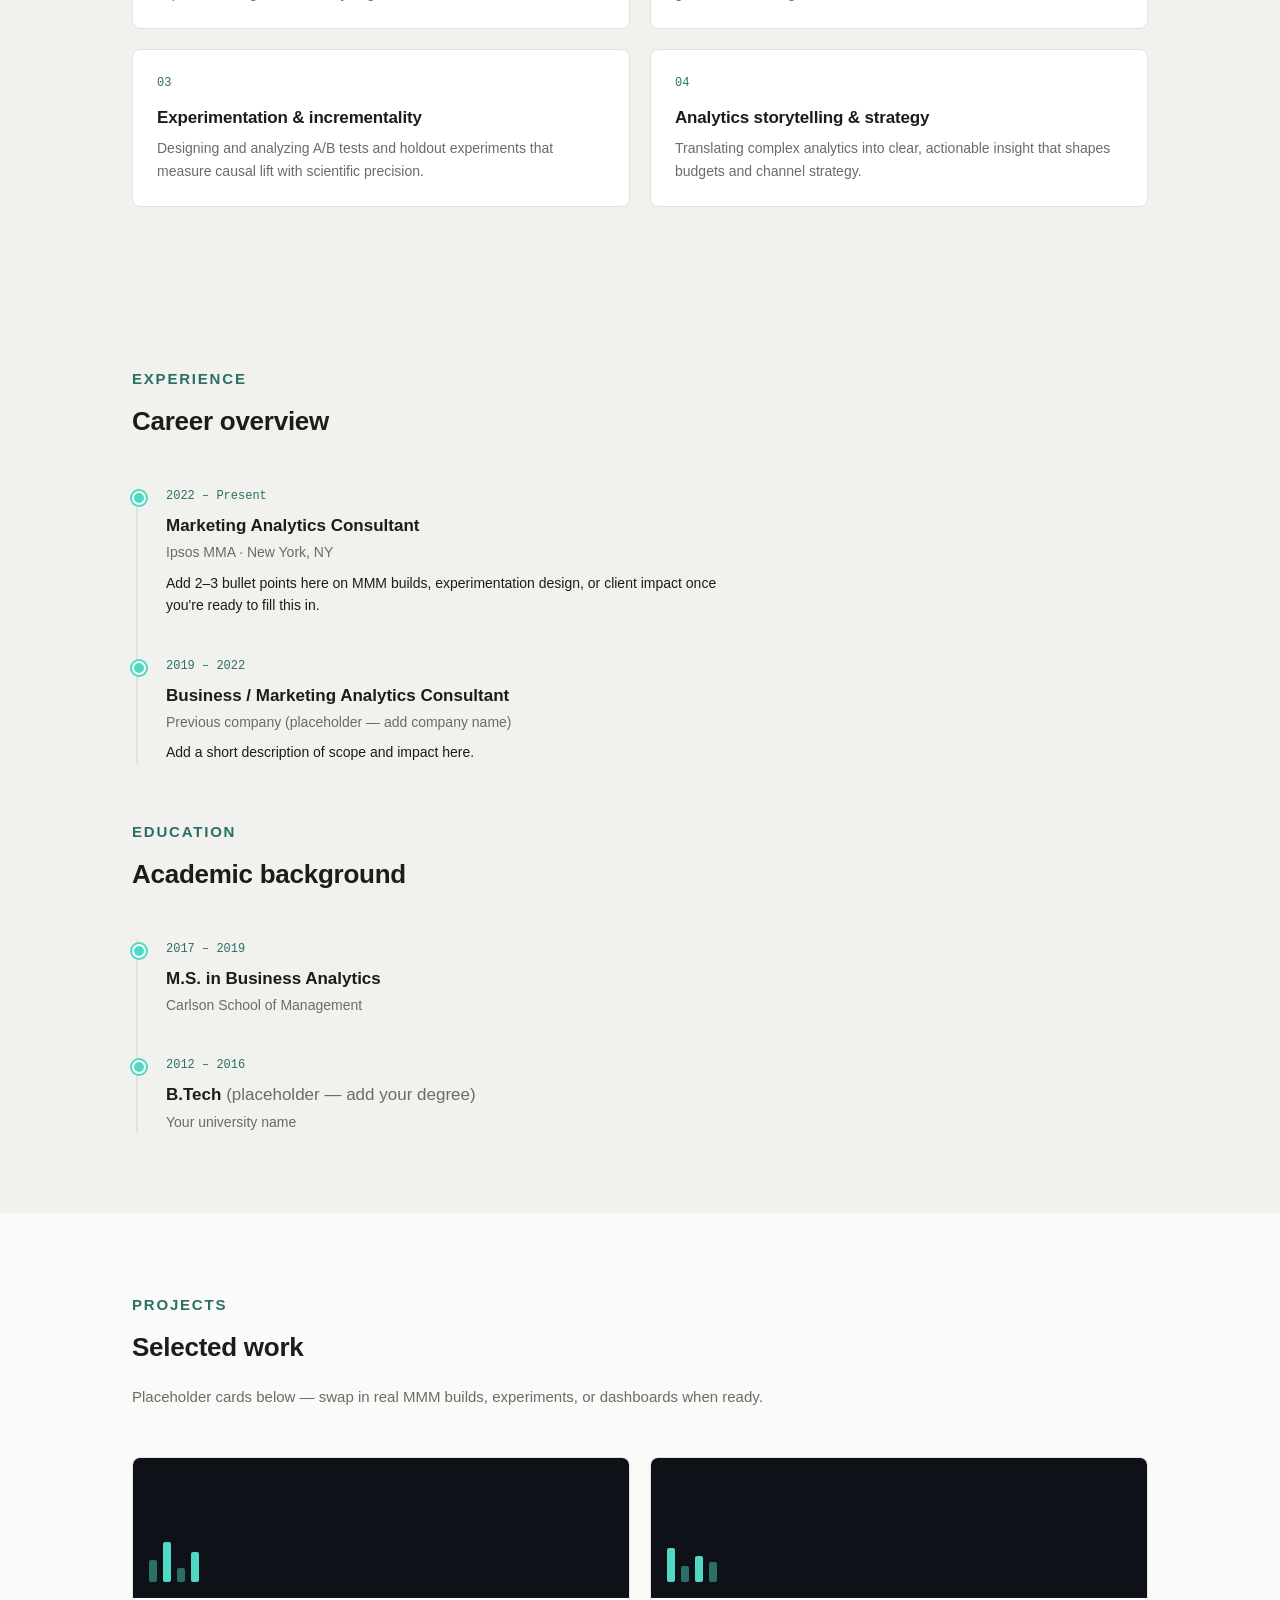
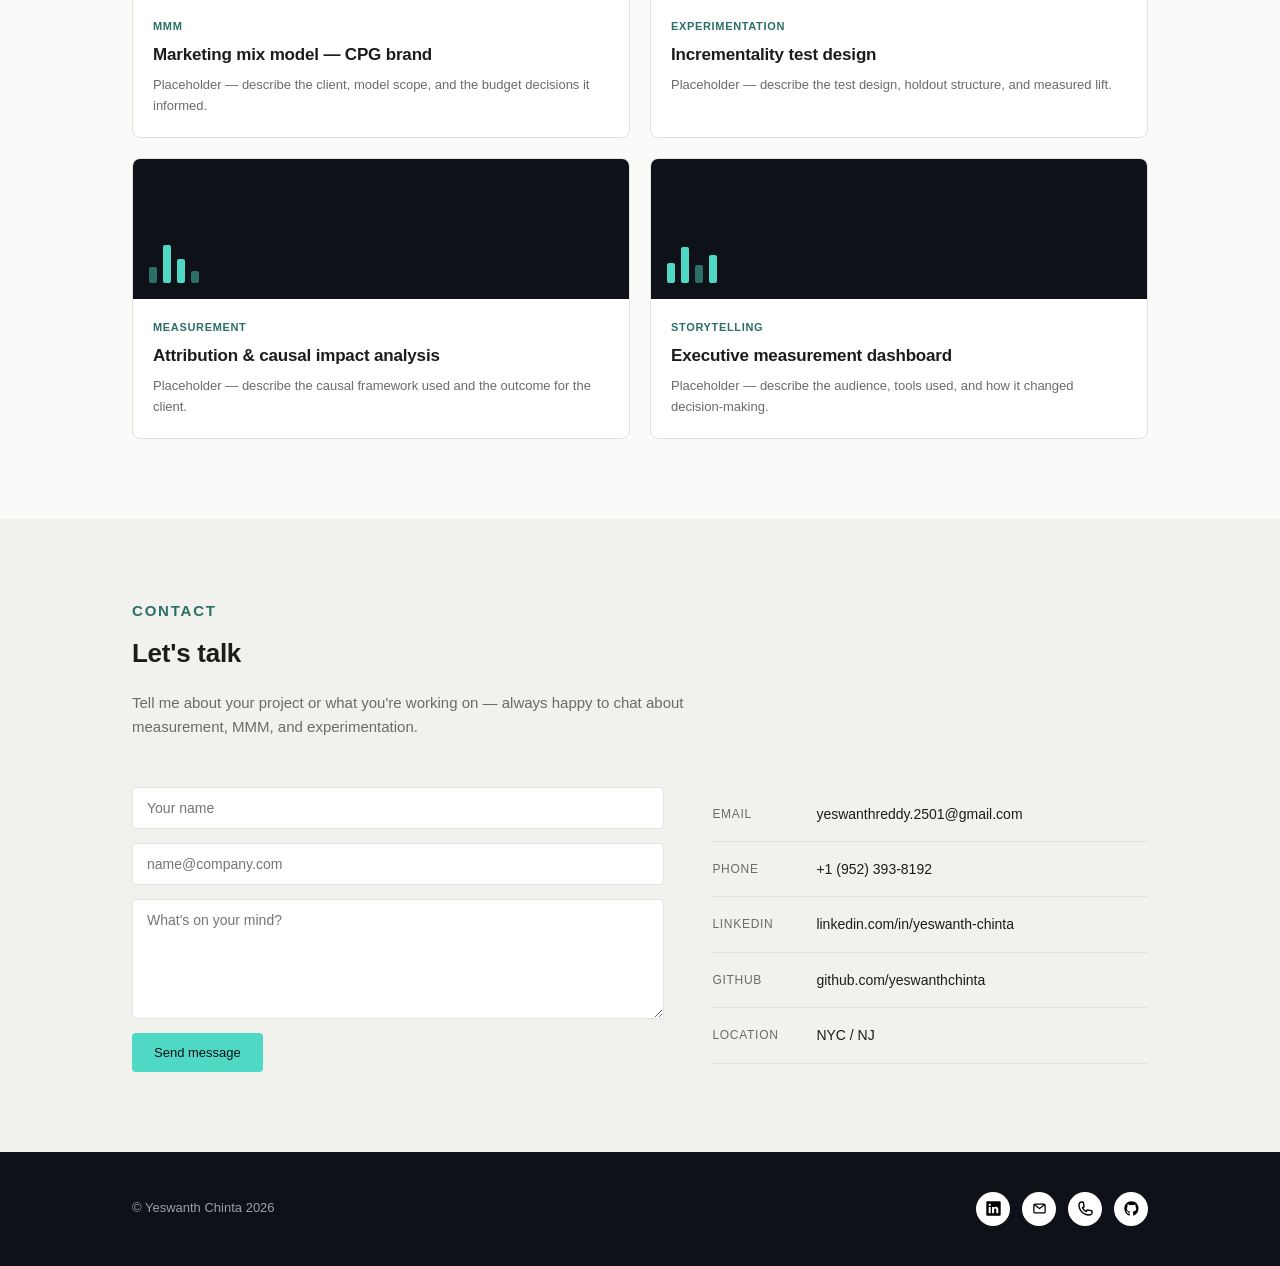
==== commit 74d00d38: "Adjust About/Skills layout styling Co-Authored-By: Claude Sonnet 5 <noreply@anthropic.com>" ====
--- a/index.html
+++ b/index.html
@@ -60,30 +60,6 @@
   <div class="wrap">
     <div class="about-grid">
       <div>
-        <p class="eyebrow">Skills</p>
-        <h2>Core capabilities</h2>
-        <div class="skill-row">
-          <div class="skill-top"><span>Marketing mix modeling (MMM)</span><span>95%</span></div>
-          <div class="skill-bar"><div class="skill-fill" style="width:95%"></div></div>
-        </div>
-        <div class="skill-row">
-          <div class="skill-top"><span>Experimentation &amp; incrementality testing</span><span>90%</span></div>
-          <div class="skill-bar"><div class="skill-fill" style="width:90%"></div></div>
-        </div>
-        <div class="skill-row">
-          <div class="skill-top"><span>Causal inference &amp; measurement science</span><span>85%</span></div>
-          <div class="skill-bar"><div class="skill-fill" style="width:85%"></div></div>
-        </div>
-        <div class="skill-row">
-          <div class="skill-top"><span>SQL &amp; Python (analytics + modeling)</span><span>88%</span></div>
-          <div class="skill-bar"><div class="skill-fill" style="width:88%"></div></div>
-        </div>
-        <div class="skill-row">
-          <div class="skill-top"><span>Analytics storytelling &amp; communication</span><span>92%</span></div>
-          <div class="skill-bar"><div class="skill-fill" style="width:92%"></div></div>
-        </div>
-      </div>
-      <div>
         <p class="eyebrow">About</p>
         <h2>What I do</h2>
         <p style="margin-bottom:14px;">Hi, I'm Yeswanth — a marketing analytics and measurement strategist passionate about helping brands understand what truly drives growth.</p>
@@ -91,13 +67,37 @@
         <p style="margin-bottom:20px;">Based in NYC/NJ, I enjoy blending technical problem-solving with clear storytelling to influence budgets, shape channel strategy, and support smarter, more confident planning.</p>
         <a class="btn btn-ghost-light" href="Yeswanth_Chinta_Resume.pdf">Download resume</a>
       </div>
+      <div>
+        <p class="eyebrow">Skills</p>
+        <h2>Core capabilities</h2>
+        <div class="skill-row">
+          <div class="skill-top"><span>Marketing mix modeling (MMM)</span><span>95%</span></div>
+          <div class="skill-bar"><div class="skill-fill" style="width:95%"></div></div>
+        </div>
+        <div class="skill-row">
+          <div class="skill-top"><span>Experimentation &amp; incrementality testing</span><span>90%</span></div>
+          <div class="skill-bar"><div class="skill-fill" style="width:90%"></div></div>
+        </div>
+        <div class="skill-row">
+          <div class="skill-top"><span>Causal inference &amp; measurement science</span><span>85%</span></div>
+          <div class="skill-bar"><div class="skill-fill" style="width:85%"></div></div>
+        </div>
+        <div class="skill-row">
+          <div class="skill-top"><span>SQL &amp; Python (analytics + modeling)</span><span>88%</span></div>
+          <div class="skill-bar"><div class="skill-fill" style="width:88%"></div></div>
+        </div>
+        <div class="skill-row">
+          <div class="skill-top"><span>Analytics storytelling &amp; communication</span><span>92%</span></div>
+          <div class="skill-bar"><div class="skill-fill" style="width:92%"></div></div>
+        </div>
+      </div>
     </div>
   </div>
 </section>
 
 <section class="block alt">
   <div class="wrap">
-    <div class="section-head">
+    <div class="section-head wide">
       <p class="eyebrow">Focus areas</p>
       <h2>Where I add the most value</h2>
       <p>Four capabilities that sit at the center of my work — from isolating true causal lift to translating models into decisions marketing and finance teams can act on.</p>
--- a/css/style.css
+++ b/css/style.css
@@ -200,11 +200,13 @@
 section.block.alt { background: var(--paper-2); }
 .section-head { max-width: 640px; margin-bottom: 48px; }
 .section-head p { font-size: 15px; }
+.section-head.wide { max-width: none; }
+.section-head.wide p { max-width: none; }
 
 /* ---------- About + skills combo ---------- */
 .about-grid {
   display: grid;
-  grid-template-columns: 0.8fr 1.2fr;
+  grid-template-columns: 1.2fr 0.8fr;
   gap: 56px;
   align-items: start;
 }
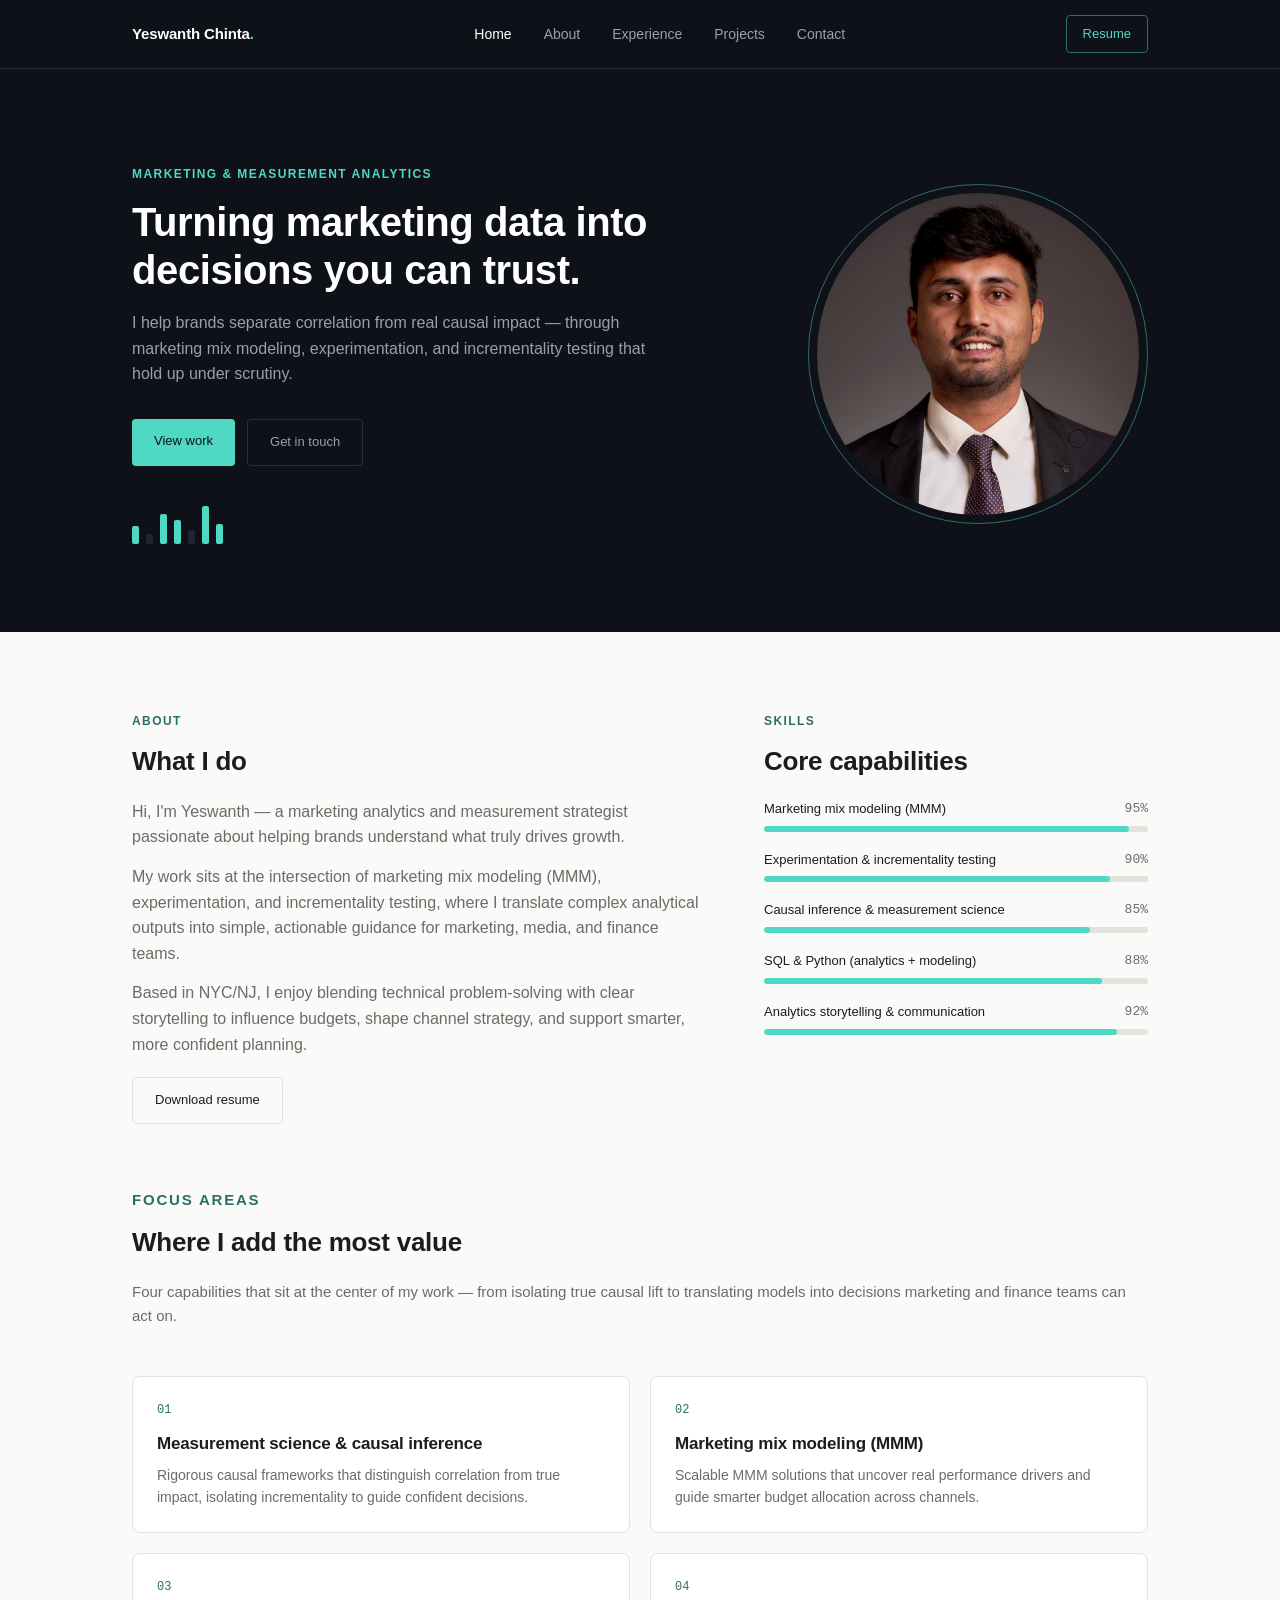
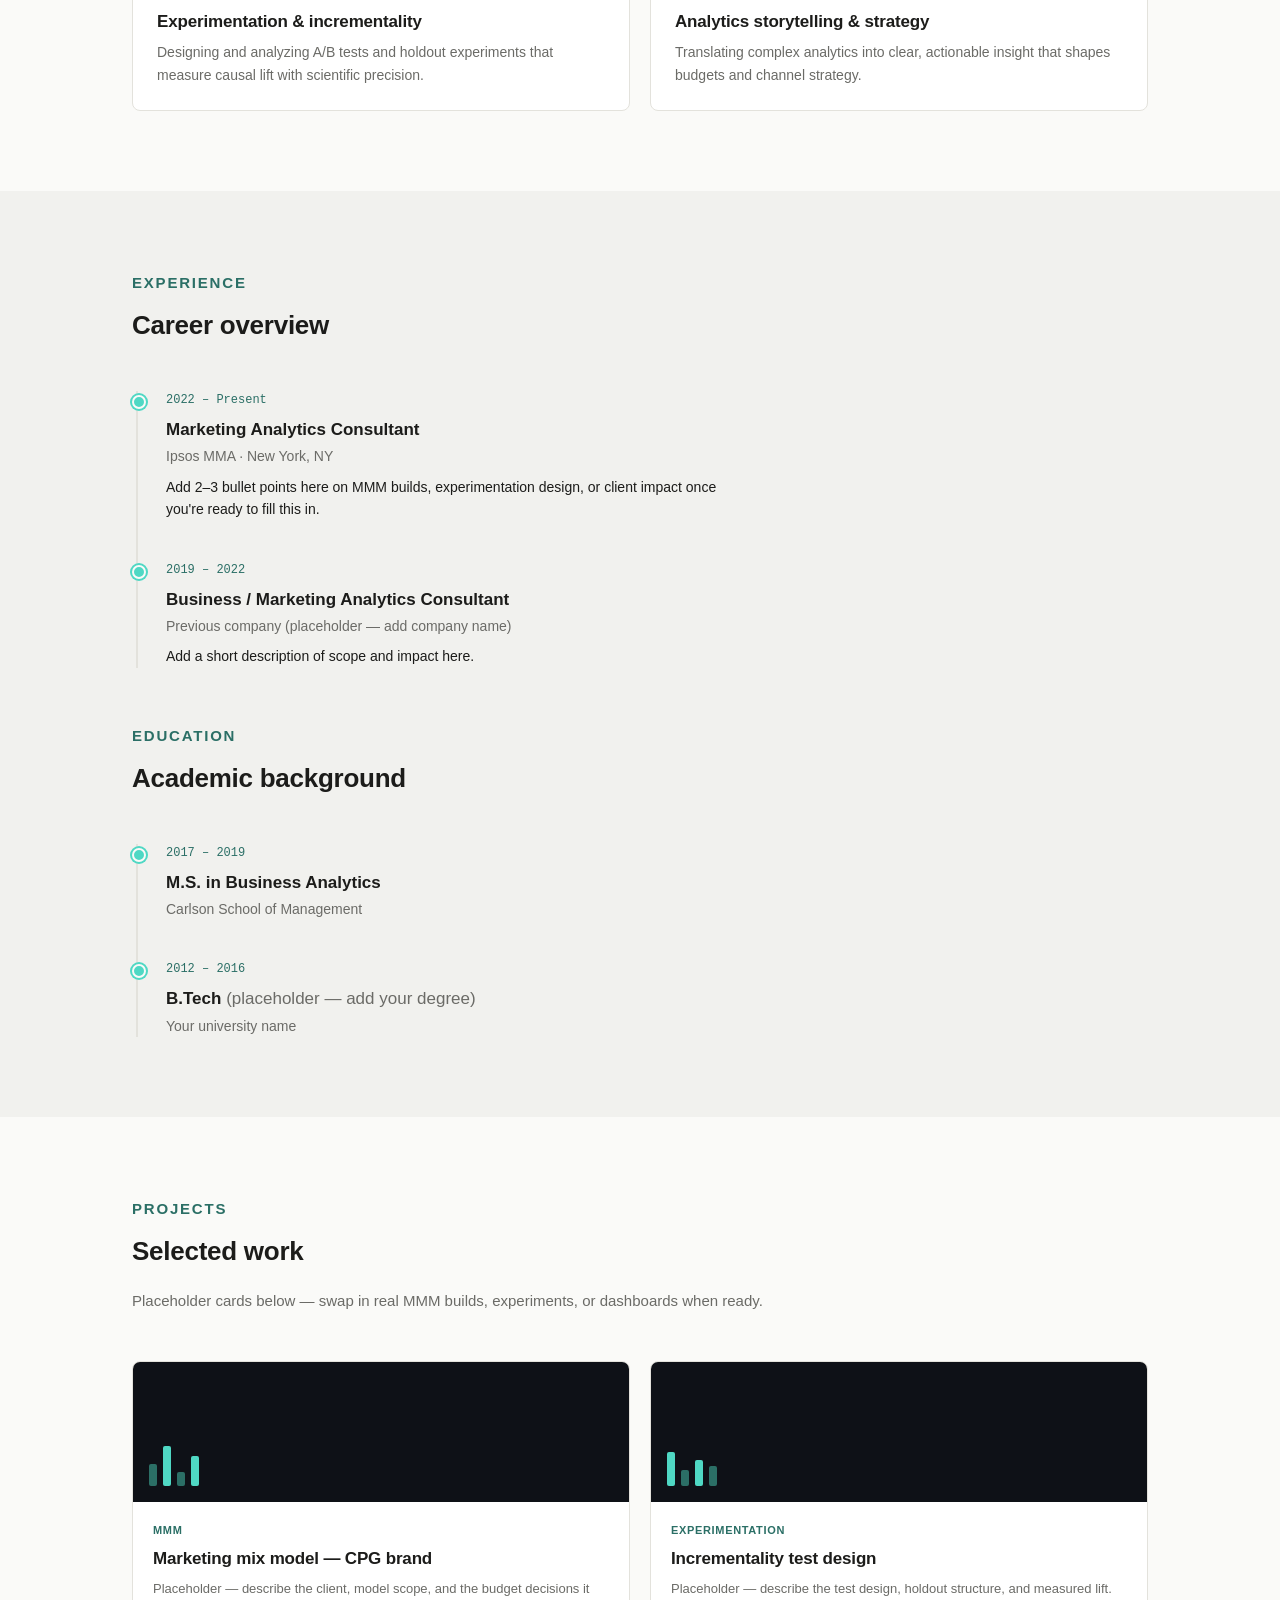
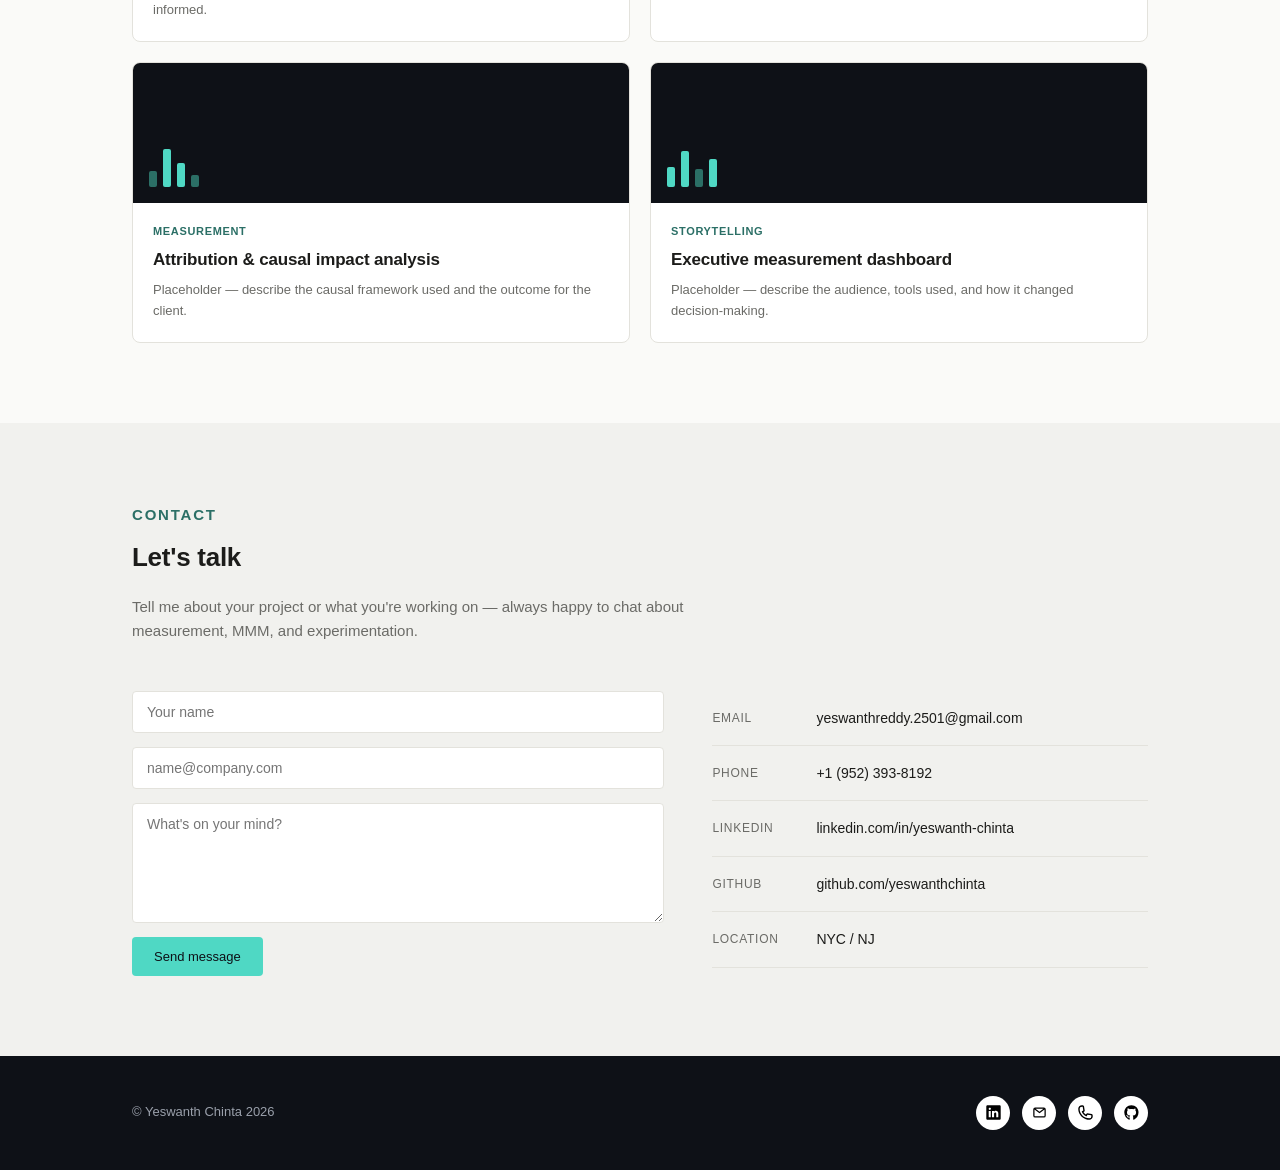
==== commit 3ad43ffb: "Simplify Focus areas intro markup Co-Authored-By: Claude Sonnet 5 <noreply@anthropic.com>" ====
--- a/index.html
+++ b/index.html
@@ -92,12 +92,8 @@
         </div>
       </div>
     </div>
-  </div>
-</section>
-
-<section class="block alt">
-  <div class="wrap">
-    <div class="section-head wide">
+
+    <div class="section-head wide" style="margin-top:64px;">
       <p class="eyebrow">Focus areas</p>
       <h2>Where I add the most value</h2>
       <p>Four capabilities that sit at the center of my work — from isolating true causal lift to translating models into decisions marketing and finance teams can act on.</p>
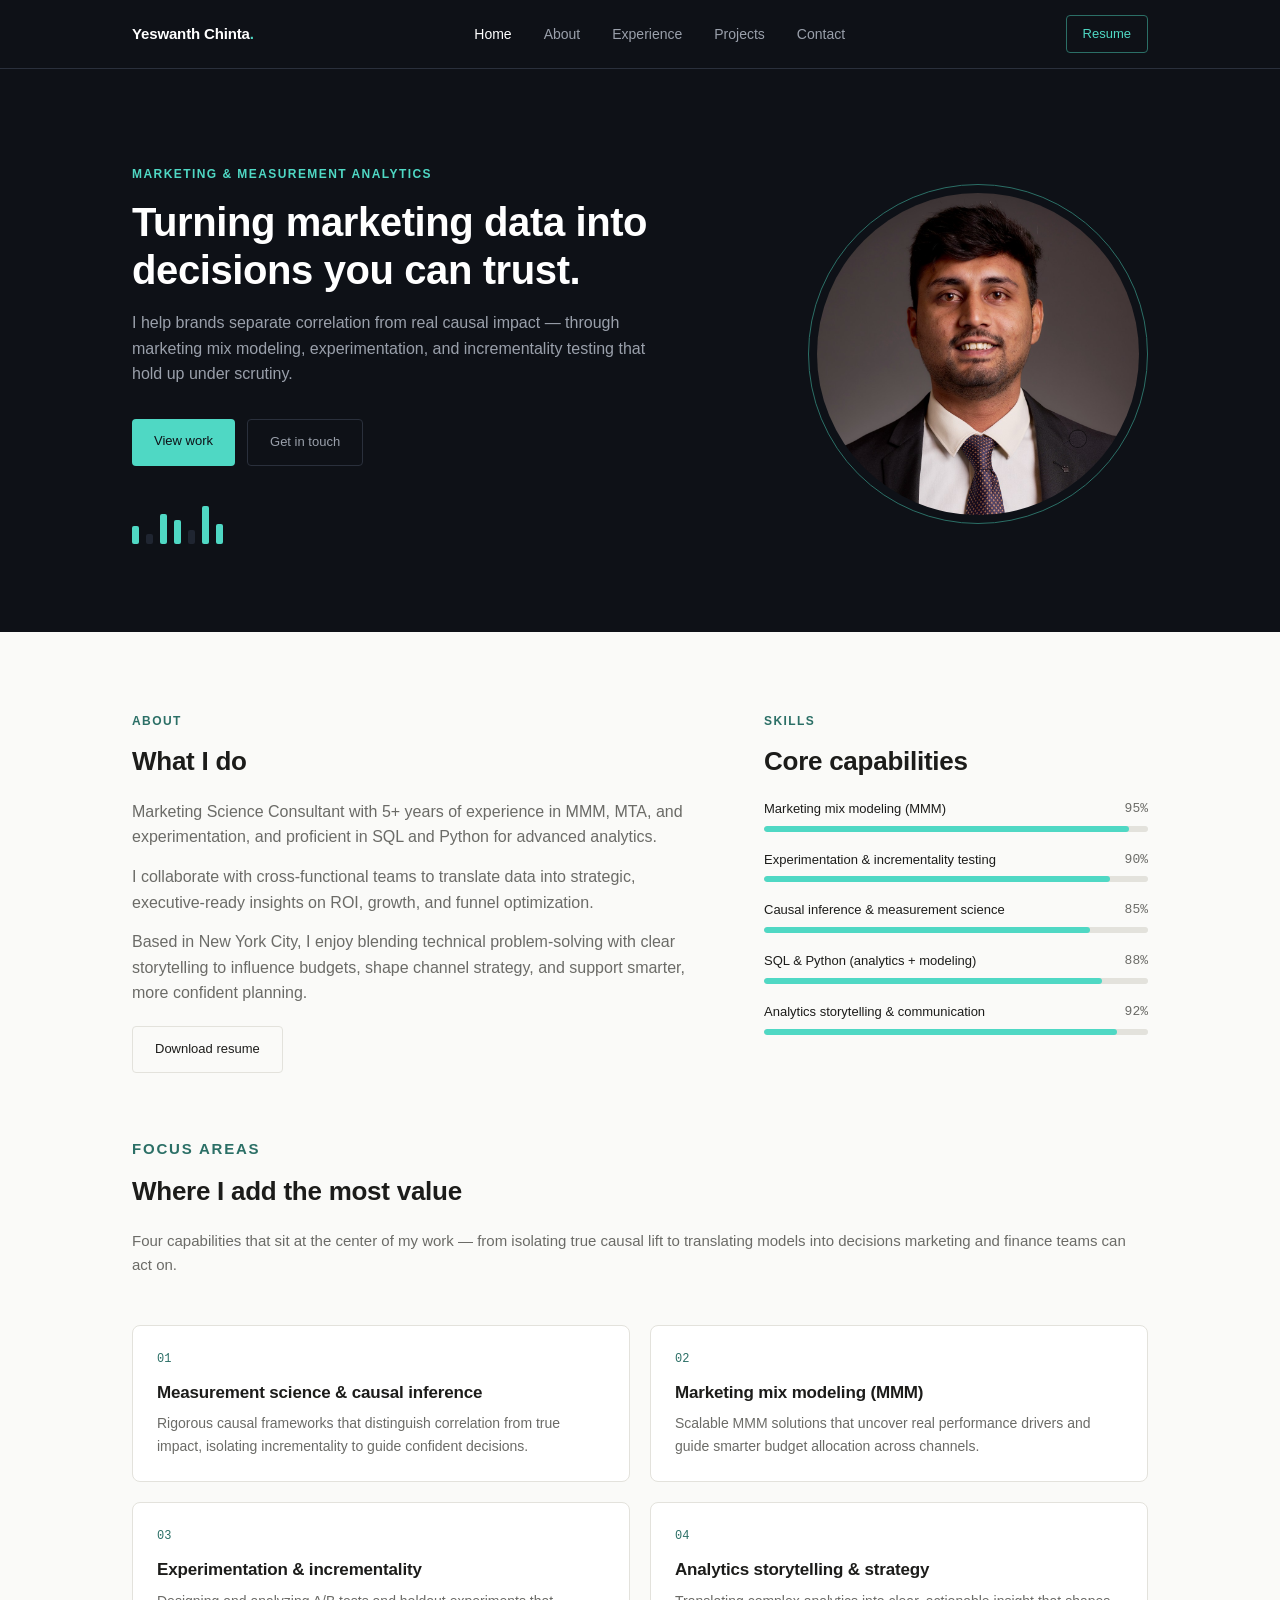
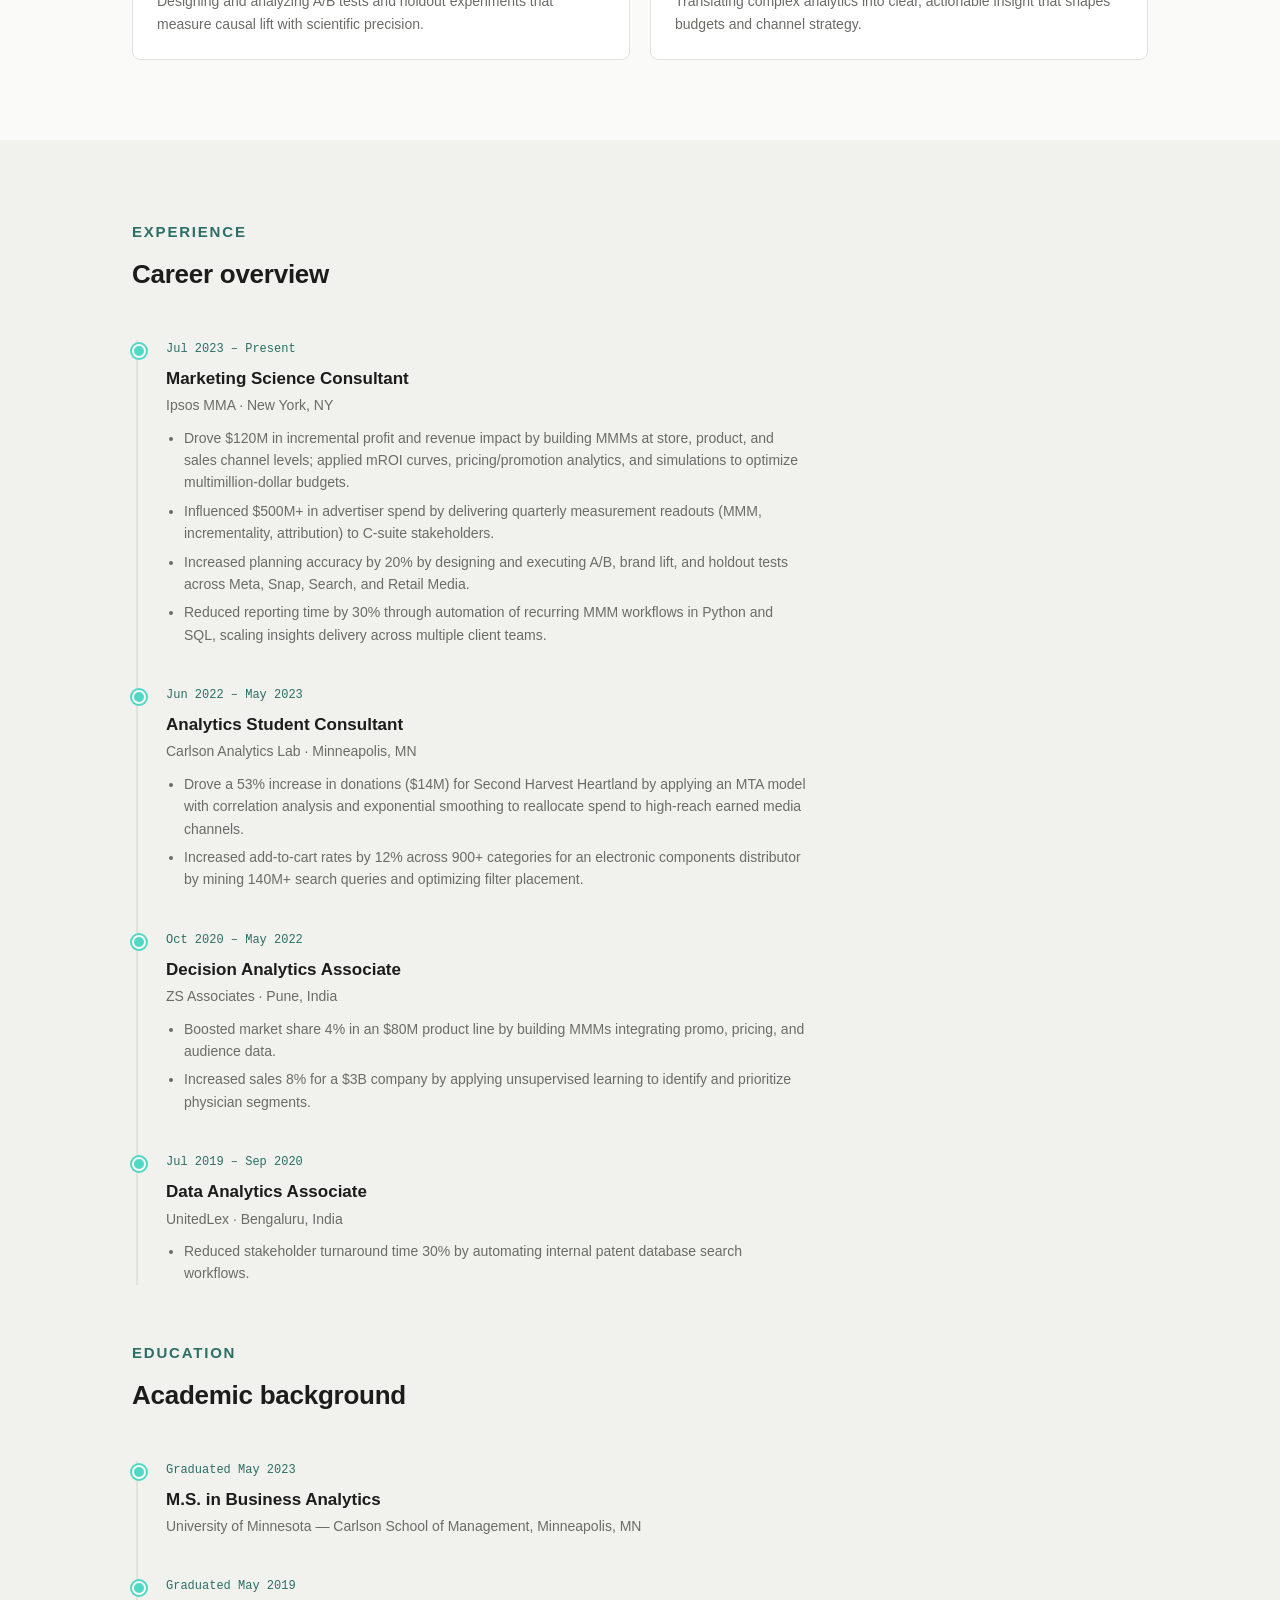
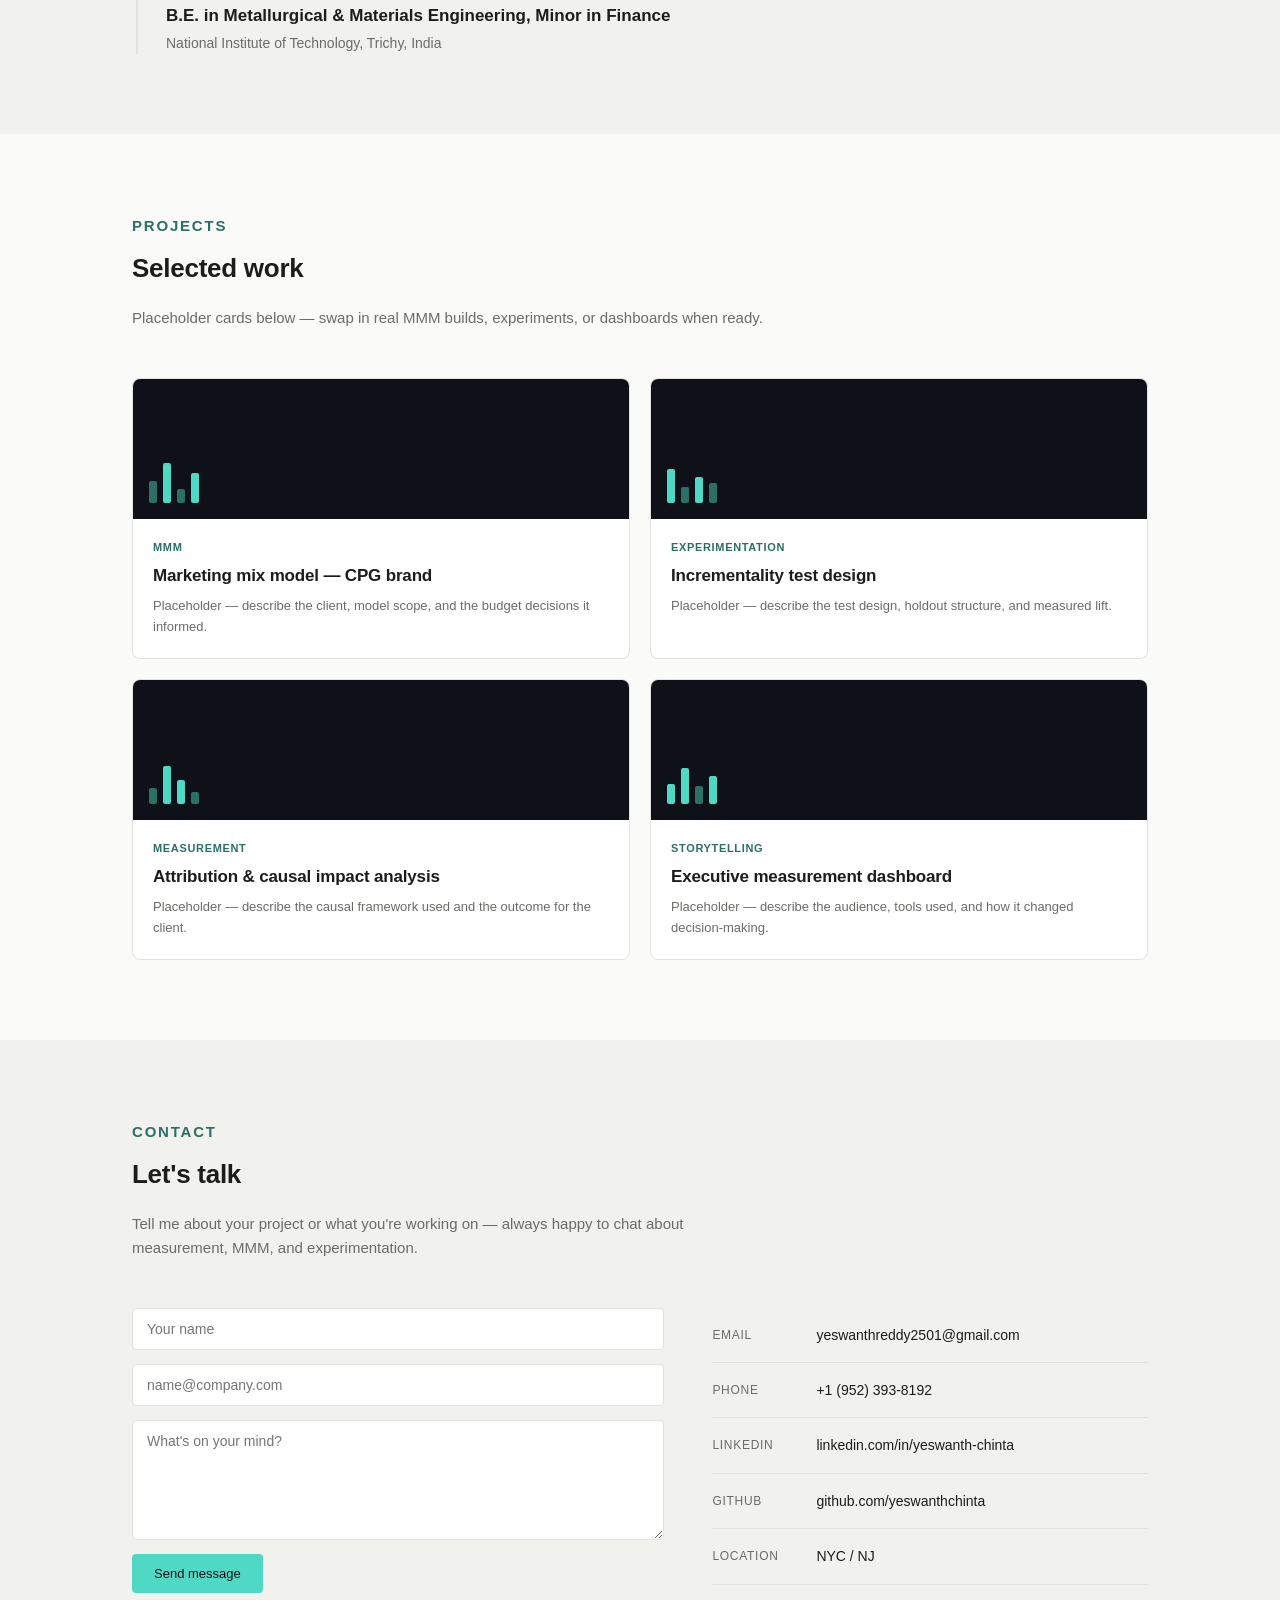
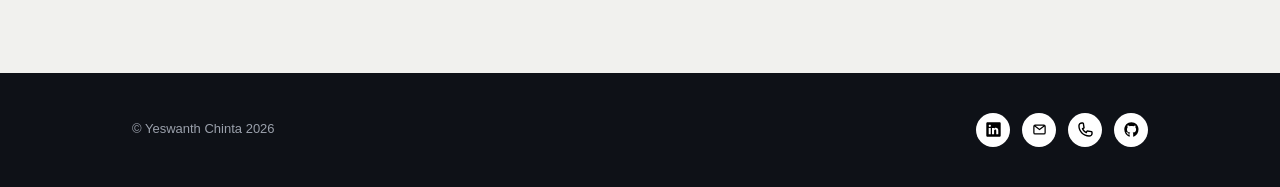
==== commit 14425c90: "Refine page layout and styling Co-Authored-By: Claude Sonnet 5 <noreply@anthropic.com>" ====
--- a/index.html
+++ b/index.html
@@ -62,9 +62,9 @@
       <div>
         <p class="eyebrow">About</p>
         <h2>What I do</h2>
-        <p style="margin-bottom:14px;">Hi, I'm Yeswanth — a marketing analytics and measurement strategist passionate about helping brands understand what truly drives growth.</p>
-        <p style="margin-bottom:14px;">My work sits at the intersection of marketing mix modeling (MMM), experimentation, and incrementality testing, where I translate complex analytical outputs into simple, actionable guidance for marketing, media, and finance teams.</p>
-        <p style="margin-bottom:20px;">Based in NYC/NJ, I enjoy blending technical problem-solving with clear storytelling to influence budgets, shape channel strategy, and support smarter, more confident planning.</p>
+        <p style="margin-bottom:14px;">Marketing Science Consultant with 5+ years of experience in MMM, MTA, and experimentation, and proficient in SQL and Python for advanced analytics.</p>
+        <p style="margin-bottom:14px;">I collaborate with cross-functional teams to translate data into strategic, executive-ready insights on ROI, growth, and funnel optimization.</p>
+        <p style="margin-bottom:20px;">Based in New York City, I enjoy blending technical problem-solving with clear storytelling to influence budgets, shape channel strategy, and support smarter, more confident planning.</p>
         <a class="btn btn-ghost-light" href="Yeswanth_Chinta_Resume.pdf">Download resume</a>
       </div>
       <div>
@@ -131,16 +131,41 @@
     </div>
     <div class="timeline">
       <div class="tl-item">
-        <div class="tl-date">2022 – Present</div>
-        <div class="tl-role">Marketing Analytics Consultant</div>
+        <div class="tl-date">Jul 2023 – Present</div>
+        <div class="tl-role">Marketing Science Consultant</div>
         <div class="tl-org">Ipsos MMA · New York, NY</div>
-        <div class="tl-desc">Add 2–3 bullet points here on MMM builds, experimentation design, or client impact once you're ready to fill this in.</div>
-      </div>
-      <div class="tl-item">
-        <div class="tl-date">2019 – 2022</div>
-        <div class="tl-role">Business / Marketing Analytics Consultant</div>
-        <div class="tl-org">Previous company <span style="color:var(--muted); font-weight:400;">(placeholder — add company name)</span></div>
-        <div class="tl-desc">Add a short description of scope and impact here.</div>
+        <ul class="tl-bullets">
+          <li>Drove $120M in incremental profit and revenue impact by building MMMs at store, product, and sales channel levels; applied mROI curves, pricing/promotion analytics, and simulations to optimize multimillion-dollar budgets.</li>
+          <li>Influenced $500M+ in advertiser spend by delivering quarterly measurement readouts (MMM, incrementality, attribution) to C-suite stakeholders.</li>
+          <li>Increased planning accuracy by 20% by designing and executing A/B, brand lift, and holdout tests across Meta, Snap, Search, and Retail Media.</li>
+          <li>Reduced reporting time by 30% through automation of recurring MMM workflows in Python and SQL, scaling insights delivery across multiple client teams.</li>
+        </ul>
+      </div>
+      <div class="tl-item">
+        <div class="tl-date">Jun 2022 – May 2023</div>
+        <div class="tl-role">Analytics Student Consultant</div>
+        <div class="tl-org">Carlson Analytics Lab · Minneapolis, MN</div>
+        <ul class="tl-bullets">
+          <li>Drove a 53% increase in donations ($14M) for Second Harvest Heartland by applying an MTA model with correlation analysis and exponential smoothing to reallocate spend to high-reach earned media channels.</li>
+          <li>Increased add-to-cart rates by 12% across 900+ categories for an electronic components distributor by mining 140M+ search queries and optimizing filter placement.</li>
+        </ul>
+      </div>
+      <div class="tl-item">
+        <div class="tl-date">Oct 2020 – May 2022</div>
+        <div class="tl-role">Decision Analytics Associate</div>
+        <div class="tl-org">ZS Associates · Pune, India</div>
+        <ul class="tl-bullets">
+          <li>Boosted market share 4% in an $80M product line by building MMMs integrating promo, pricing, and audience data.</li>
+          <li>Increased sales 8% for a $3B company by applying unsupervised learning to identify and prioritize physician segments.</li>
+        </ul>
+      </div>
+      <div class="tl-item">
+        <div class="tl-date">Jul 2019 – Sep 2020</div>
+        <div class="tl-role">Data Analytics Associate</div>
+        <div class="tl-org">UnitedLex · Bengaluru, India</div>
+        <ul class="tl-bullets">
+          <li>Reduced stakeholder turnaround time 30% by automating internal patent database search workflows.</li>
+        </ul>
       </div>
     </div>
 
@@ -150,14 +175,14 @@
     </div>
     <div class="timeline">
       <div class="tl-item">
-        <div class="tl-date">2017 – 2019</div>
+        <div class="tl-date">Graduated May 2023</div>
         <div class="tl-role">M.S. in Business Analytics</div>
-        <div class="tl-org">Carlson School of Management</div>
-      </div>
-      <div class="tl-item">
-        <div class="tl-date">2012 – 2016</div>
-        <div class="tl-role">B.Tech <span style="color:var(--muted); font-weight:400;">(placeholder — add your degree)</span></div>
-        <div class="tl-org">Your university name</div>
+        <div class="tl-org">University of Minnesota — Carlson School of Management, Minneapolis, MN</div>
+      </div>
+      <div class="tl-item">
+        <div class="tl-date">Graduated May 2019</div>
+        <div class="tl-role">B.E. in Metallurgical &amp; Materials Engineering, Minor in Finance</div>
+        <div class="tl-org">National Institute of Technology, Trichy, India</div>
       </div>
     </div>
   </div>
@@ -240,7 +265,7 @@
       <div>
         <div class="contact-item">
           <div class="k">Email</div>
-          <div class="v"><a href="mailto:yeswanthreddy.2501@gmail.com">yeswanthreddy.2501@gmail.com</a></div>
+          <div class="v"><a href="mailto:yeswanthreddy2501@gmail.com">yeswanthreddy2501@gmail.com</a></div>
         </div>
         <div class="contact-item">
           <div class="k">Phone</div>
@@ -270,7 +295,7 @@
     <span>© Yeswanth Chinta 2026</span>
     <div class="social-row">
       <a href="https://www.linkedin.com/in/yeswanth-chinta/" aria-label="LinkedIn"><img src="img/social_icons/linkedin.svg" alt=""></a>
-      <a href="mailto:yeswanthreddy.2501@gmail.com" aria-label="Email"><img src="img/social_icons/email.svg" alt=""></a>
+      <a href="mailto:yeswanthreddy2501@gmail.com" aria-label="Email"><img src="img/social_icons/email.svg" alt=""></a>
       <a href="tel:+19523938192" aria-label="Phone"><img src="img/social_icons/phone.svg" alt=""></a>
       <a href="https://github.com/yeswanthchinta" aria-label="GitHub"><img src="img/social_icons/github.svg" alt=""></a>
     </div>
--- a/css/style.css
+++ b/css/style.css
@@ -302,6 +302,15 @@
 .tl-role { font-size: 17px; font-weight: 600; }
 .tl-org { font-size: 14px; color: var(--muted); margin-top: 2px; }
 .tl-desc { font-size: 14px; margin-top: 8px; max-width: 560px; }
+.tl-bullets {
+  font-size: 14px;
+  color: var(--muted);
+  max-width: 640px;
+  margin: 10px 0 0;
+  padding-left: 18px;
+}
+.tl-bullets li { margin-bottom: 6px; }
+.tl-bullets li:last-child { margin-bottom: 0; }
 
 /* ---------- Projects ---------- */
 .proj-card {
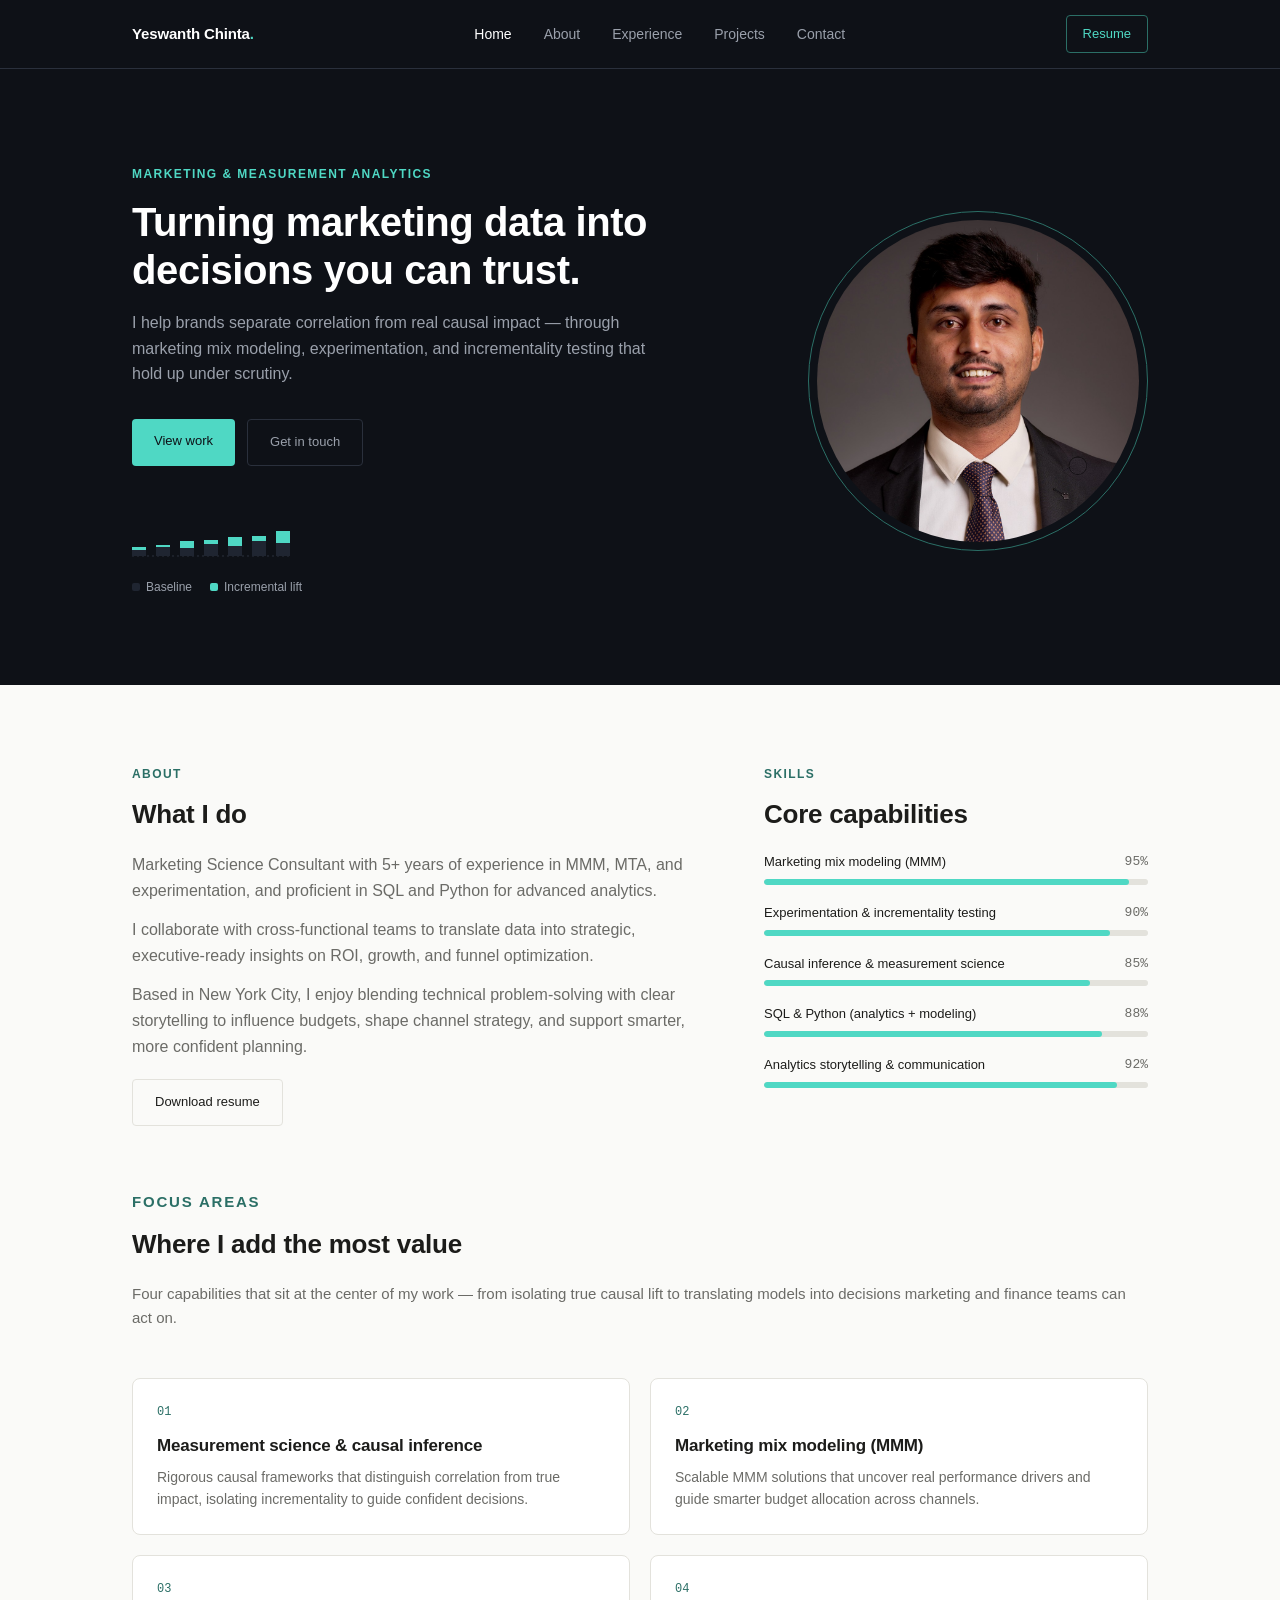
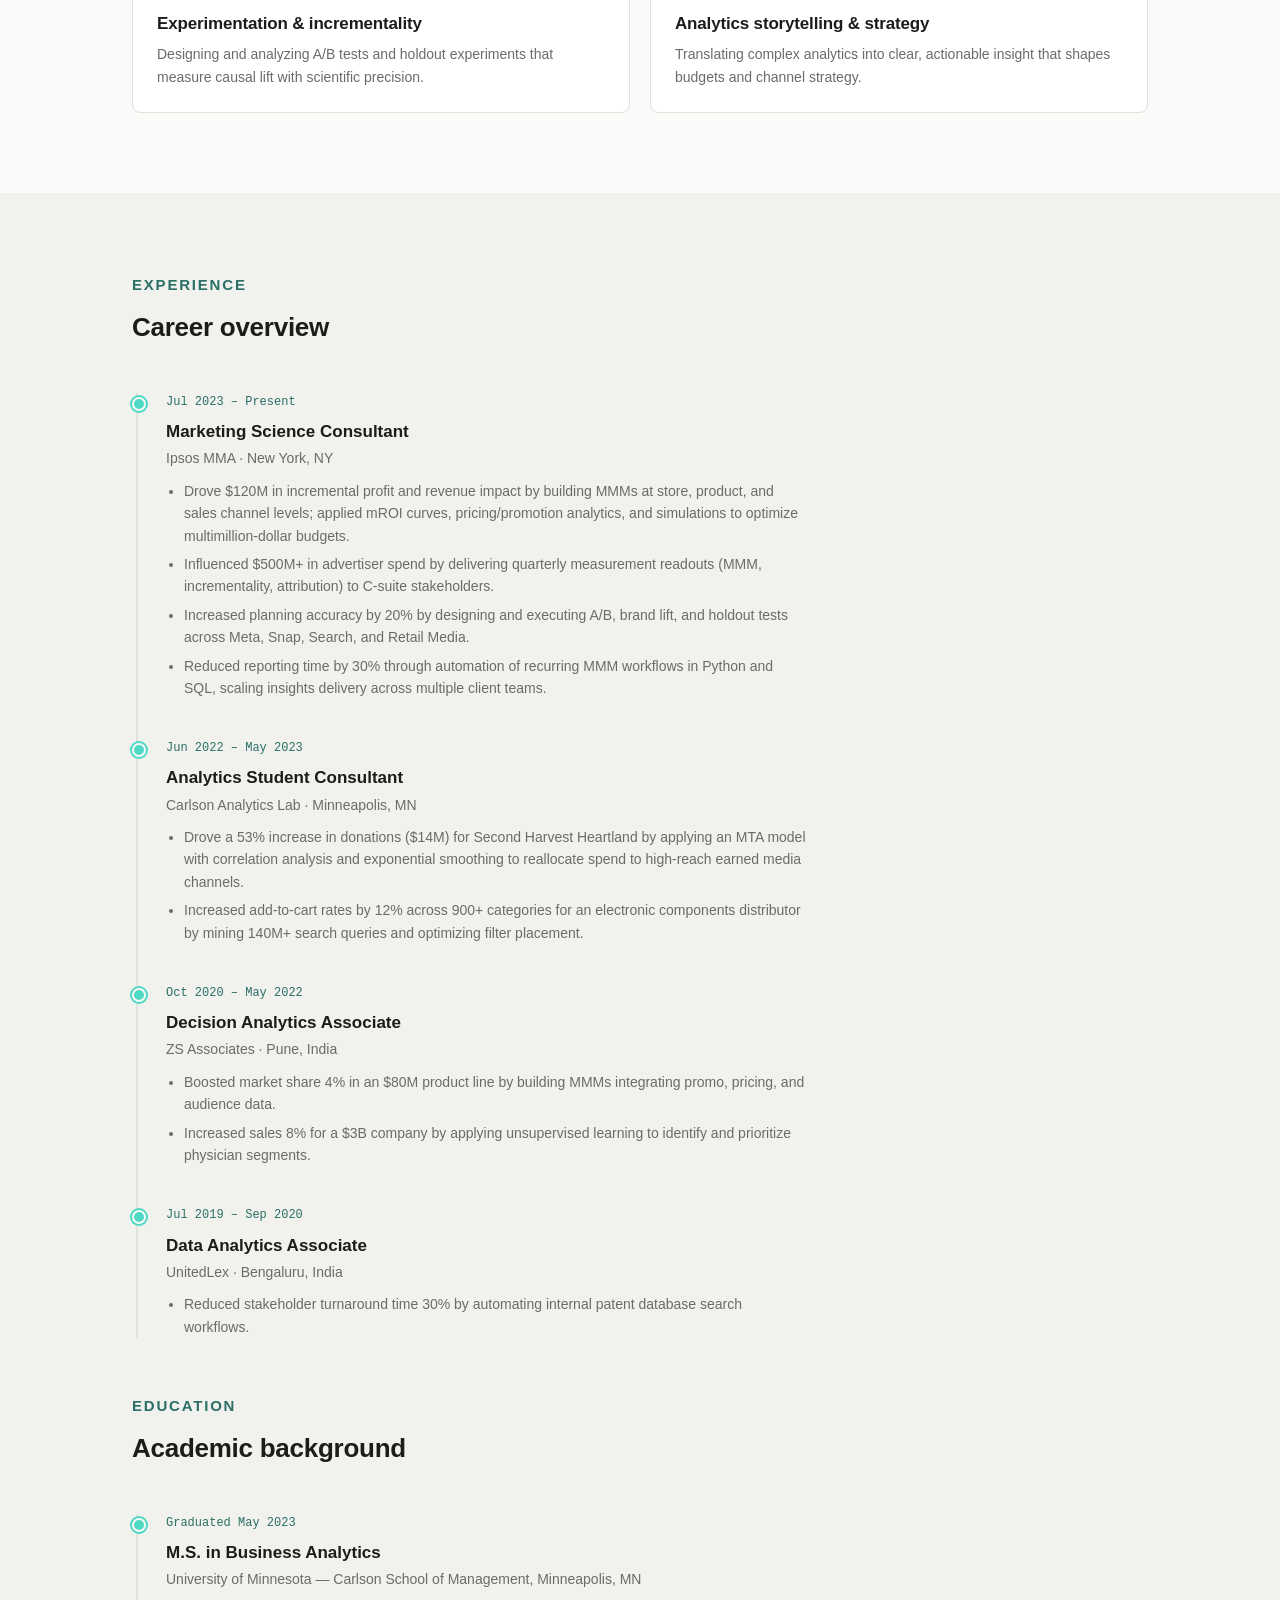
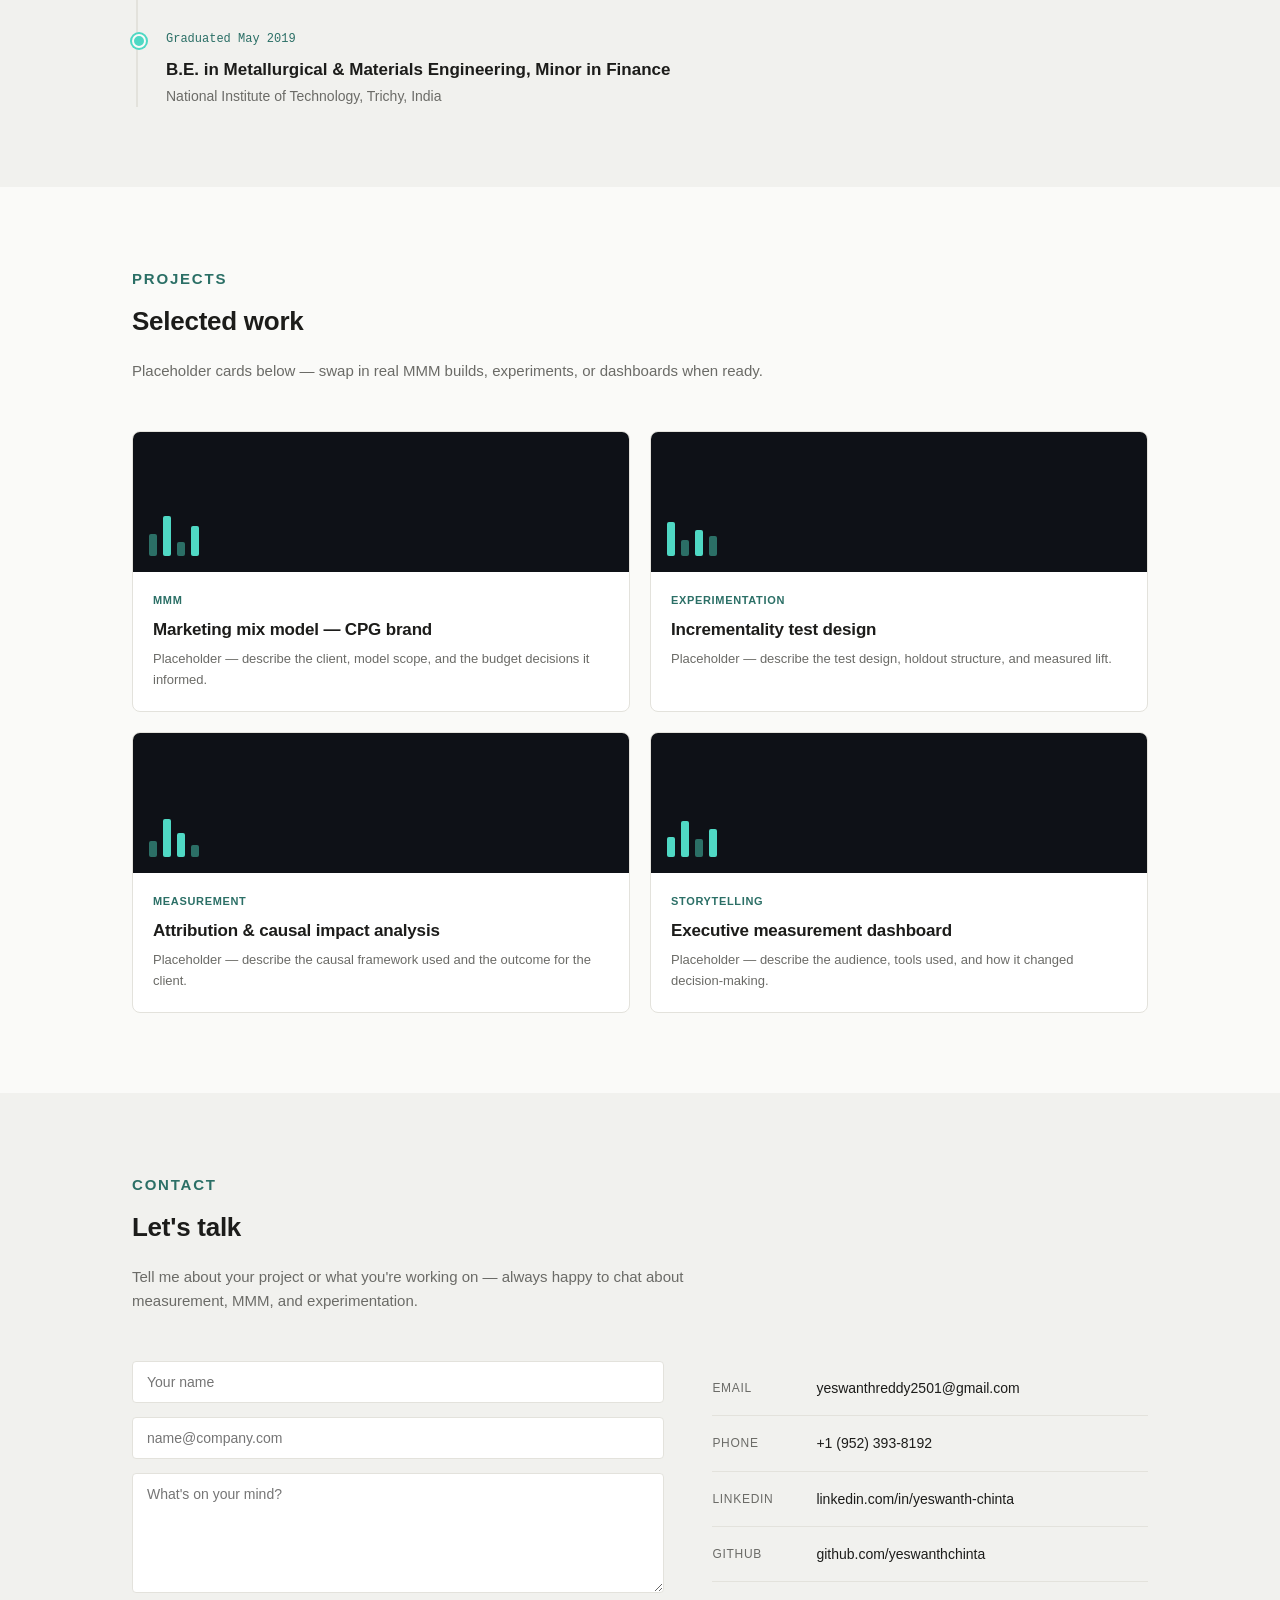
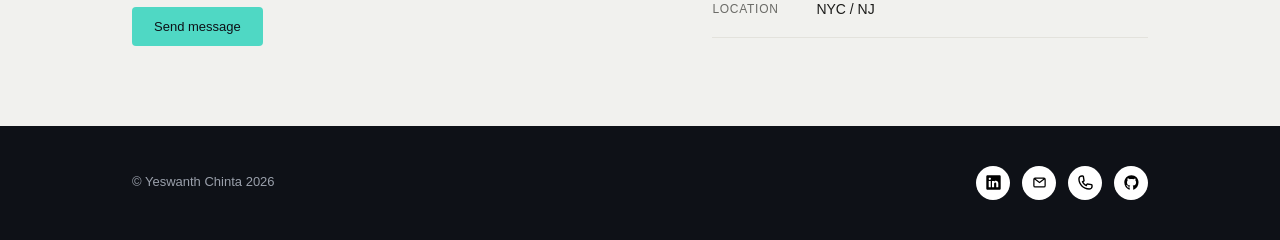
==== commit 946fd39e: "Update favicon and refine layout/styling Co-Authored-By: Claude Sonnet 5 <noreply@anthropic.com>" ====
--- a/index.html
+++ b/index.html
@@ -37,14 +37,26 @@
           <a class="btn btn-primary" href="#projects">View work</a>
           <a class="btn btn-ghost-dark" href="#contact">Get in touch</a>
         </div>
-        <div class="spark">
-          <div class="up" style="height:18px"></div>
-          <div style="height:10px"></div>
-          <div class="up" style="height:30px"></div>
-          <div class="up" style="height:24px"></div>
-          <div style="height:14px"></div>
-          <div class="up" style="height:38px"></div>
-          <div class="up" style="height:20px"></div>
+        <svg class="lift-chart" viewBox="0 0 160 60" width="160" height="60" role="img" aria-label="Bar chart showing baseline sales plus incremental lift from marketing">
+          <line x1="0" y1="50" x2="158" y2="50" stroke="var(--line-dark)" stroke-width="1" stroke-dasharray="2 3"></line>
+          <rect x="0" y="44" width="14" height="6" fill="var(--navy-3)"></rect>
+          <rect x="0" y="41" width="14" height="3" fill="var(--teal)"></rect>
+          <rect x="24" y="41" width="14" height="9" fill="var(--navy-3)"></rect>
+          <rect x="24" y="39" width="14" height="2" fill="var(--teal)"></rect>
+          <rect x="48" y="42" width="14" height="8" fill="var(--navy-3)"></rect>
+          <rect x="48" y="35" width="14" height="7" fill="var(--teal)"></rect>
+          <rect x="72" y="38" width="14" height="12" fill="var(--navy-3)"></rect>
+          <rect x="72" y="34" width="14" height="4" fill="var(--teal)"></rect>
+          <rect x="96" y="40" width="14" height="10" fill="var(--navy-3)"></rect>
+          <rect x="96" y="31" width="14" height="9" fill="var(--teal)"></rect>
+          <rect x="120" y="35" width="14" height="15" fill="var(--navy-3)"></rect>
+          <rect x="120" y="30" width="14" height="5" fill="var(--teal)"></rect>
+          <rect x="144" y="37" width="14" height="13" fill="var(--navy-3)"></rect>
+          <rect x="144" y="25" width="14" height="12" fill="var(--teal)"></rect>
+        </svg>
+        <div class="lift-legend">
+          <span><i style="background:var(--navy-3)"></i>Baseline</span>
+          <span><i style="background:var(--teal)"></i>Incremental lift</span>
         </div>
       </div>
       <div class="hero-photo-wrap">
--- a/css/style.css
+++ b/css/style.css
@@ -165,14 +165,25 @@
   margin-top: 16px;
 }
 .hero .actions { display: flex; gap: 12px; margin-top: 32px; }
-.spark {
-  display: flex;
-  align-items: flex-end;
-  gap: 7px;
-  margin: 40px 0 0;
-}
-.spark div { width: 7px; border-radius: 2px; background: var(--navy-3); }
-.spark div.up { background: var(--teal); }
+.lift-chart { display: block; margin: 40px 0 0; }
+.lift-legend {
+  display: flex;
+  gap: 18px;
+  margin-top: 12px;
+}
+.lift-legend span {
+  display: flex;
+  align-items: center;
+  gap: 6px;
+  font-size: 12px;
+  color: var(--muted-dark);
+}
+.lift-legend i {
+  display: inline-block;
+  width: 8px;
+  height: 8px;
+  border-radius: 2px;
+}
 
 .hero-grid {
   display: grid;
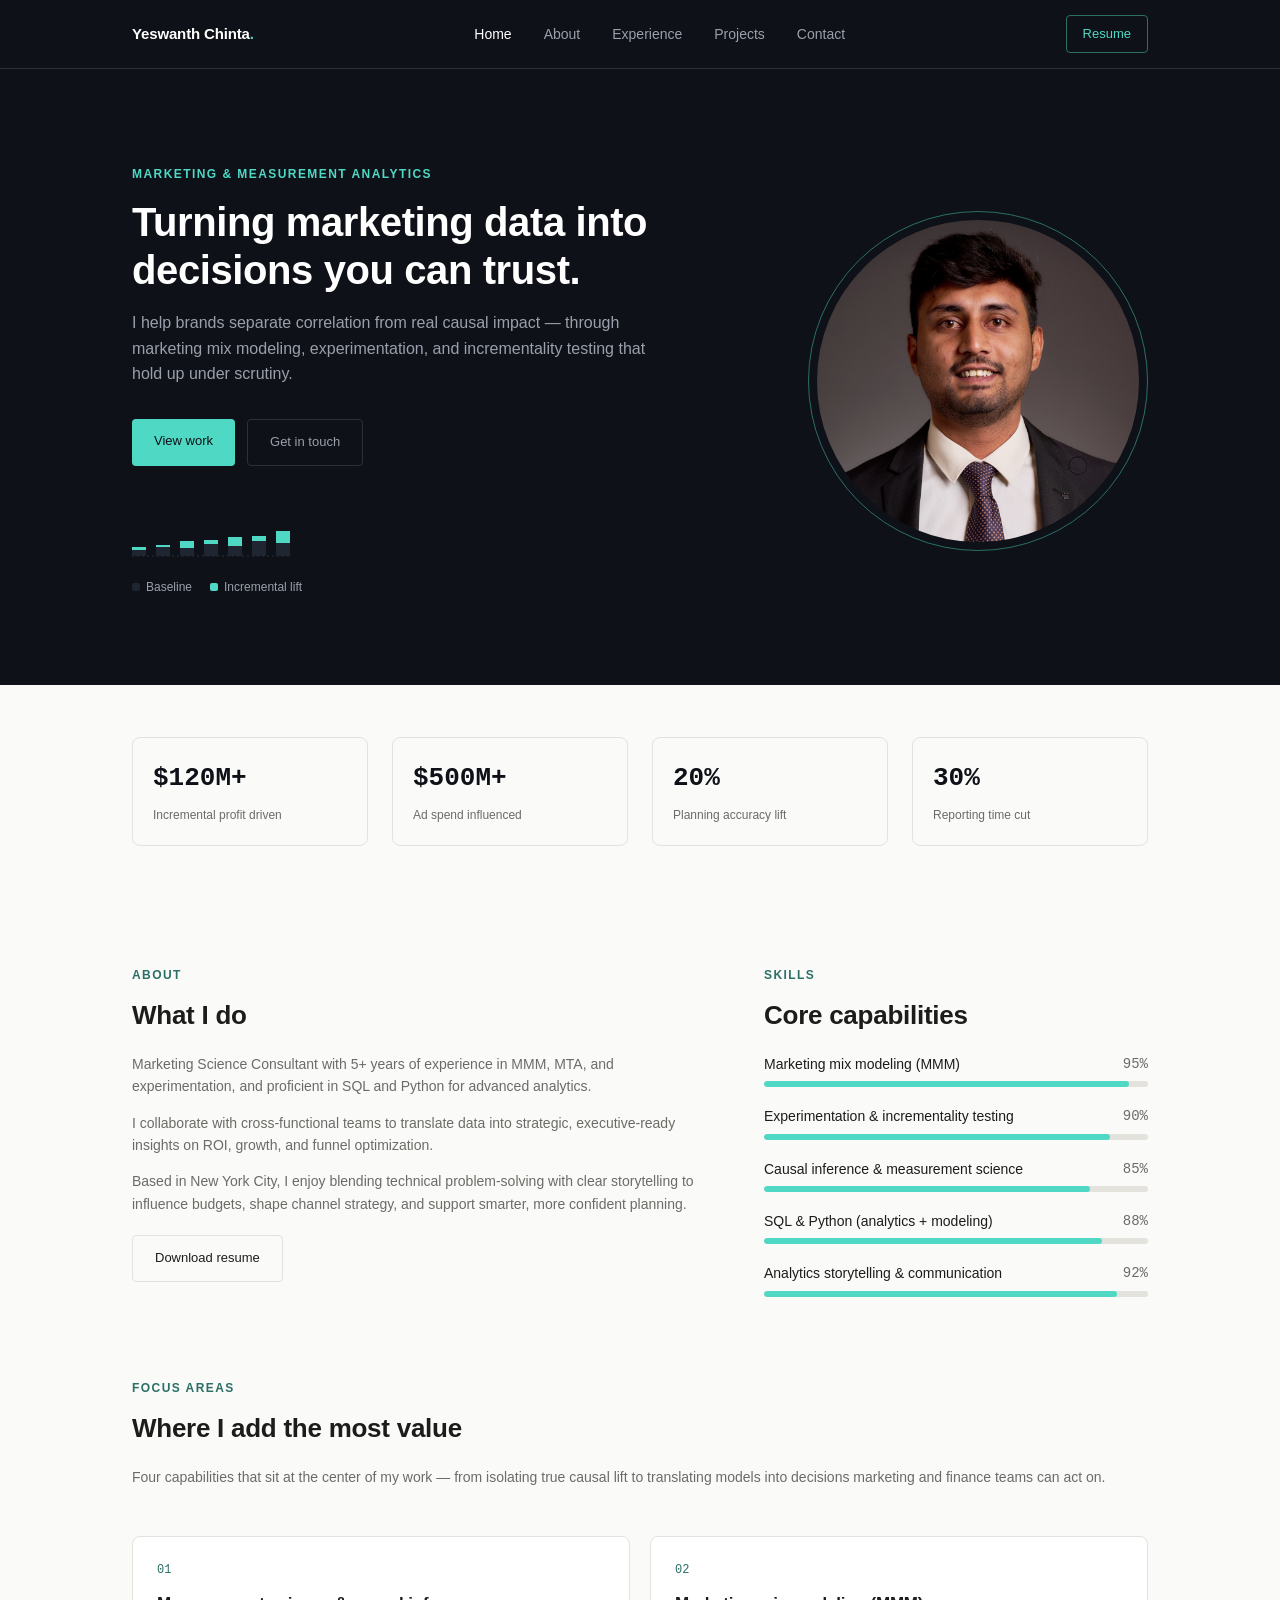
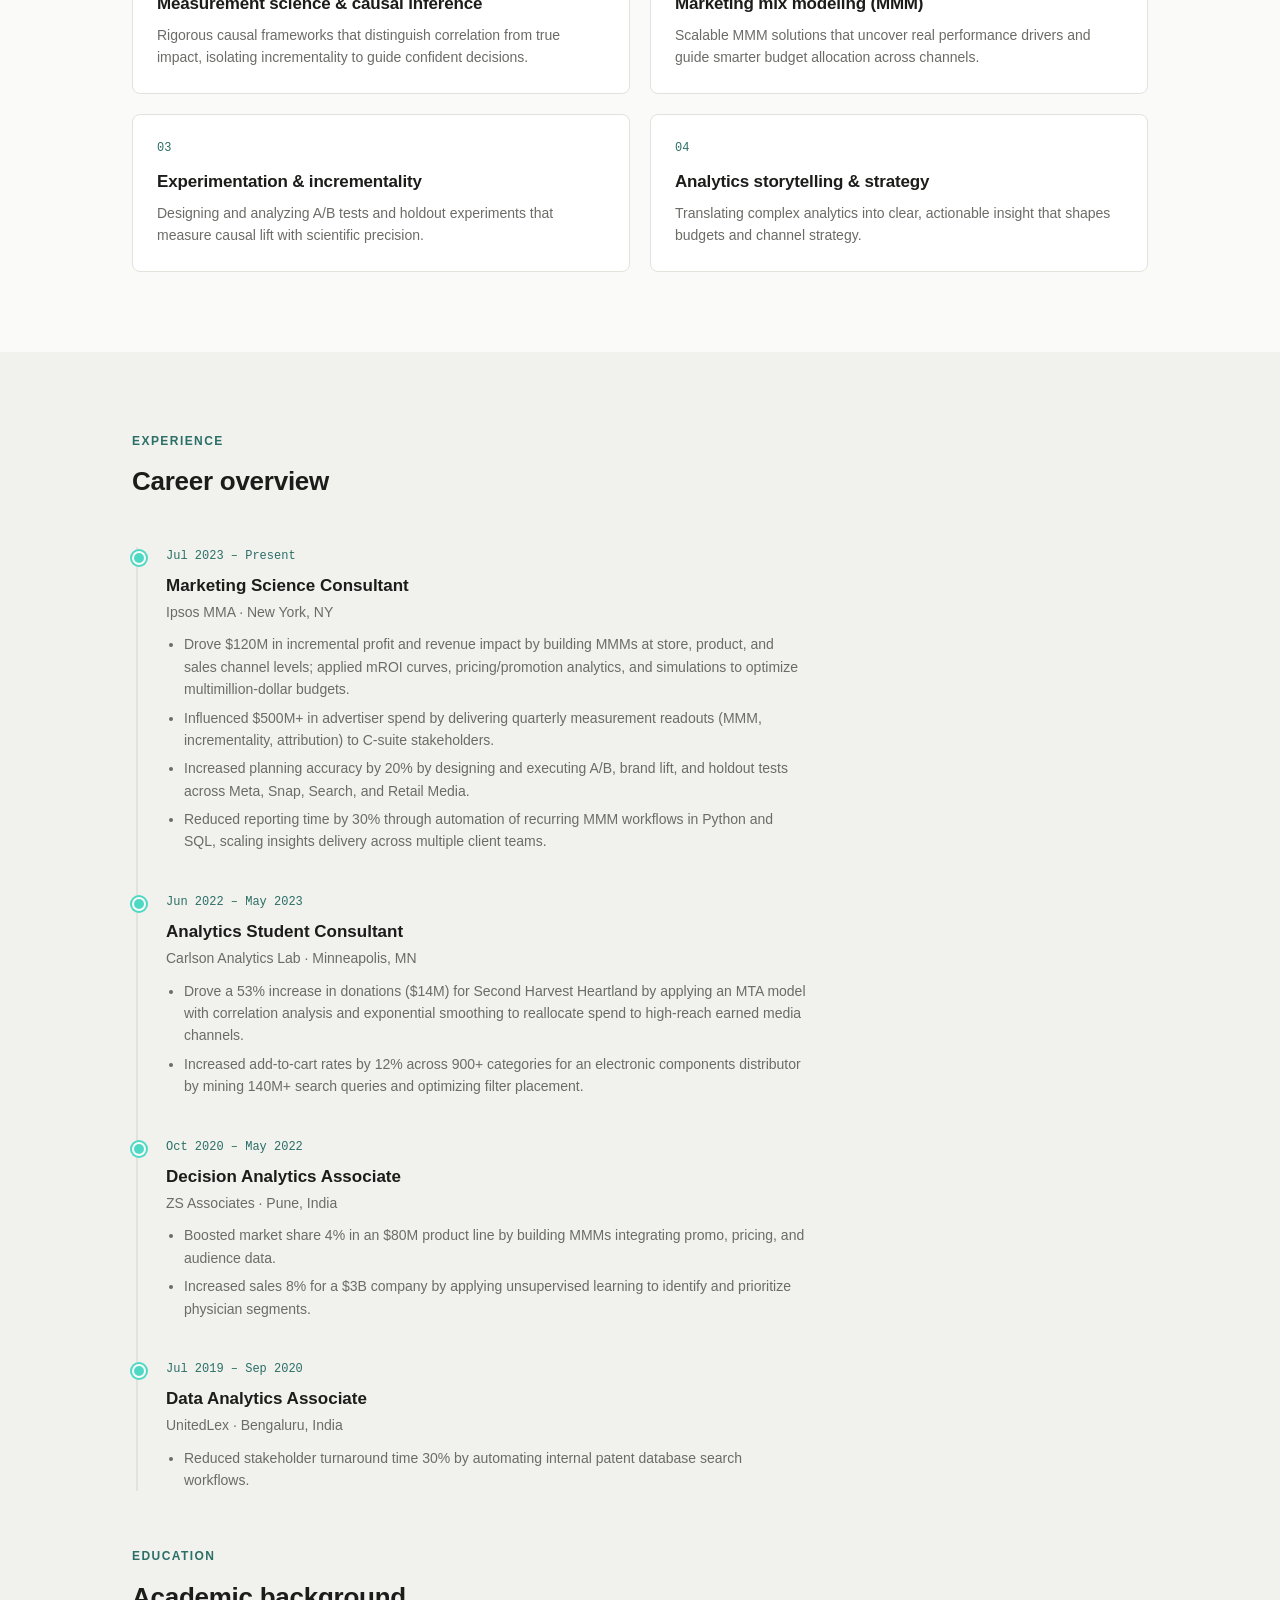
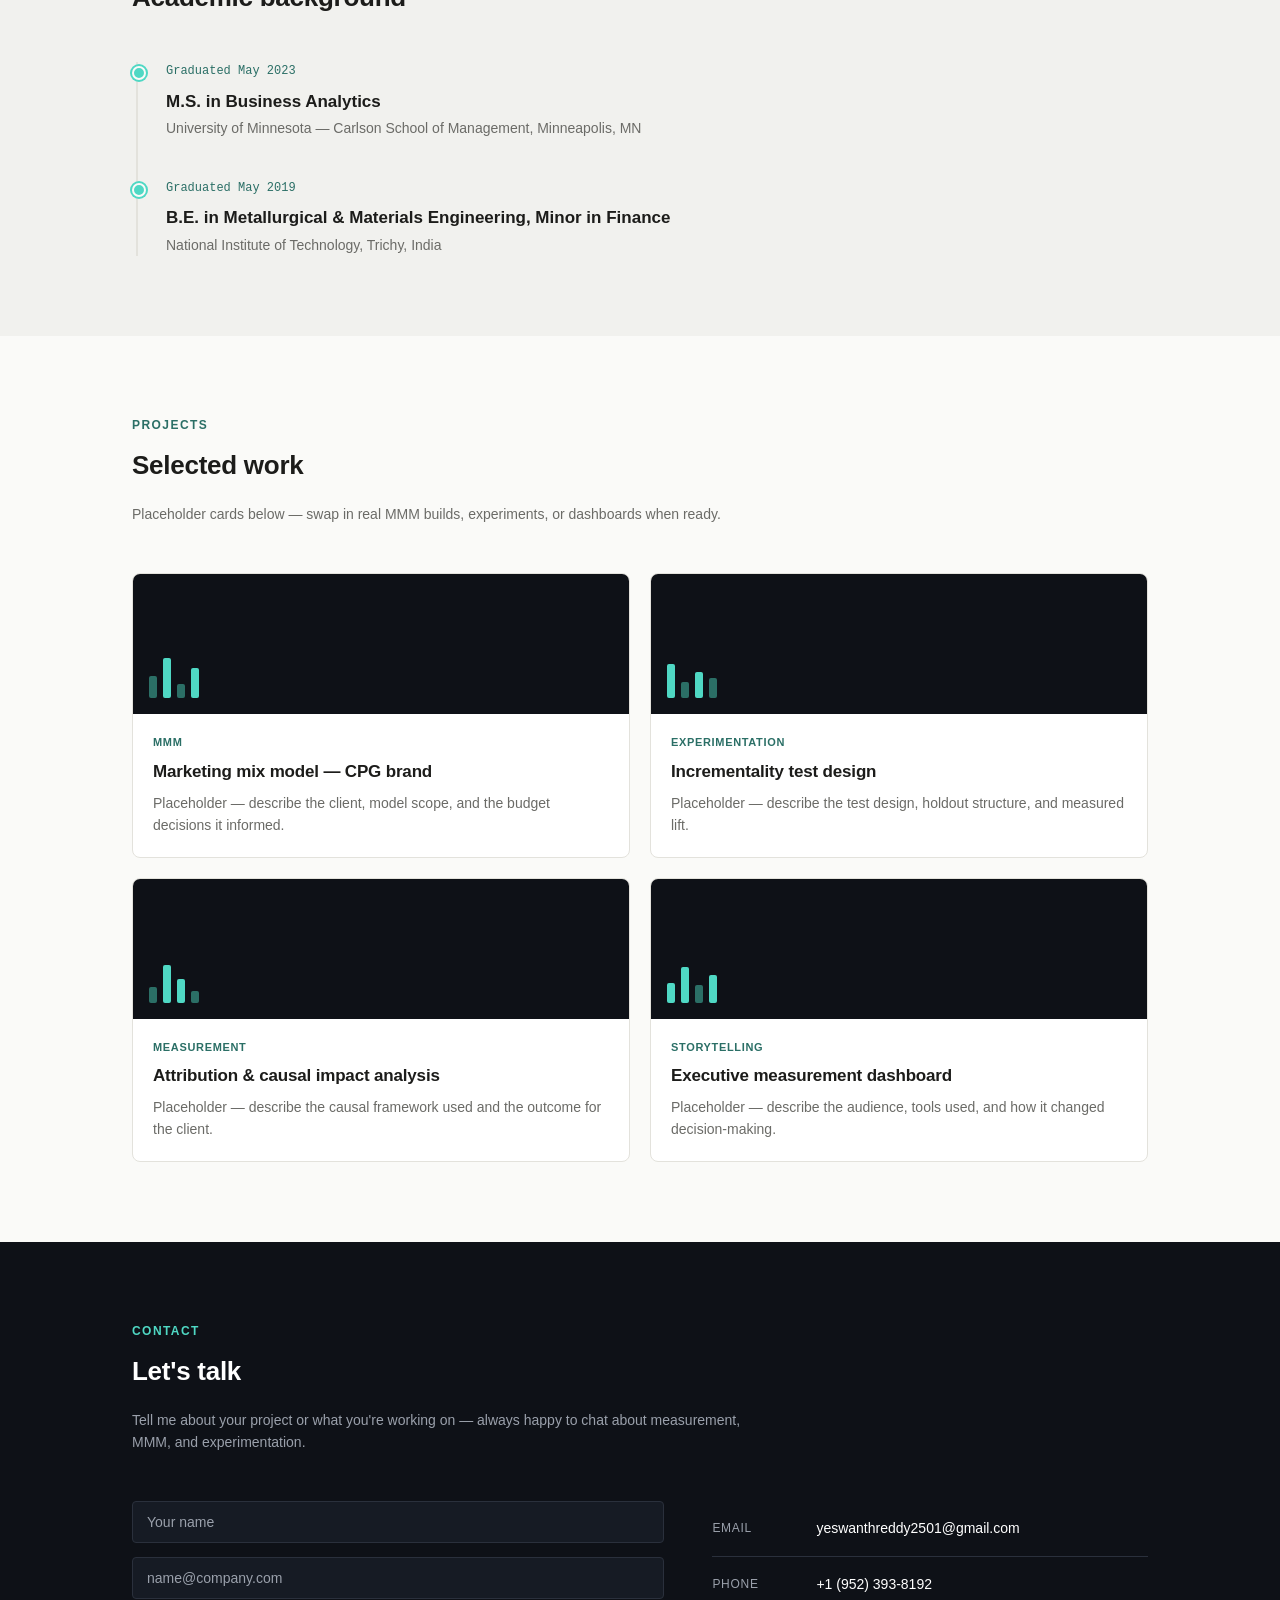
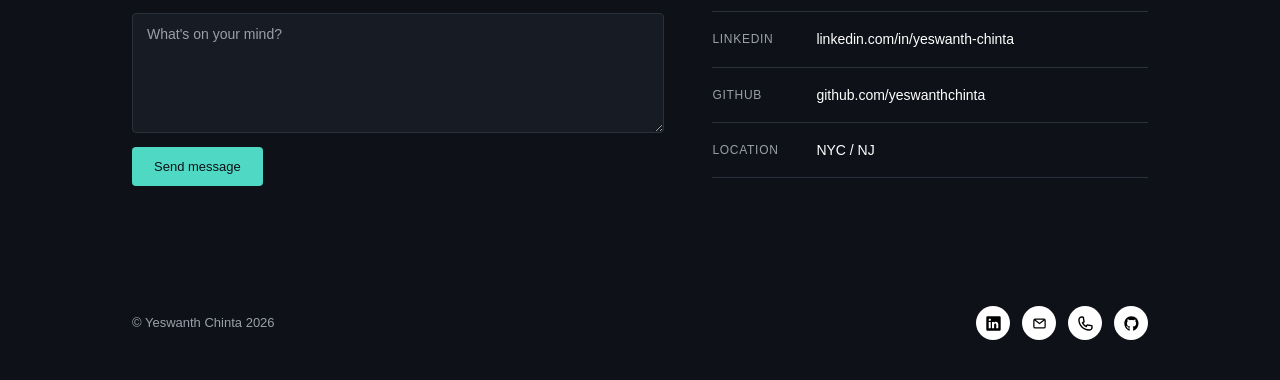
==== commit 40cb4a07: "Add new styling and markup updates Co-Authored-By: Claude Sonnet 5 <noreply@anthropic.com>" ====
--- a/index.html
+++ b/index.html
@@ -68,6 +68,29 @@
 
 <main>
 
+<section class="block metrics-strip">
+  <div class="wrap">
+    <div class="stat-grid">
+      <div class="stat-card">
+        <div class="stat-num">$120M+</div>
+        <div class="stat-label">Incremental profit driven</div>
+      </div>
+      <div class="stat-card">
+        <div class="stat-num">$500M+</div>
+        <div class="stat-label">Ad spend influenced</div>
+      </div>
+      <div class="stat-card">
+        <div class="stat-num">20%</div>
+        <div class="stat-label">Planning accuracy lift</div>
+      </div>
+      <div class="stat-card">
+        <div class="stat-num">30%</div>
+        <div class="stat-label">Reporting time cut</div>
+      </div>
+    </div>
+  </div>
+</section>
+
 <section class="block" id="about">
   <div class="wrap">
     <div class="about-grid">
@@ -257,10 +280,10 @@
   </div>
 </section>
 
-<section class="block alt" id="contact">
+<section class="block block-dark" id="contact">
   <div class="wrap">
     <div class="section-head">
-      <p class="eyebrow">Contact</p>
+      <p class="eyebrow on-dark">Contact</p>
       <h2>Let's talk</h2>
       <p>Tell me about your project or what you're working on — always happy to chat about measurement, MMM, and experimentation.</p>
     </div>
--- a/css/style.css
+++ b/css/style.css
@@ -210,9 +210,37 @@
 section.block { padding: 80px 0; }
 section.block.alt { background: var(--paper-2); }
 .section-head { max-width: 640px; margin-bottom: 48px; }
-.section-head p { font-size: 15px; }
+.section-head p:not(.eyebrow) { font-size: 14px; }
 .section-head.wide { max-width: none; }
 .section-head.wide p { max-width: none; }
+
+/* ---------- Sections (dark bookend) ---------- */
+section.block-dark {
+  background: var(--navy);
+  color: #fff;
+}
+section.block-dark h2 { color: #fff; }
+section.block-dark .section-head p:not(.eyebrow) { color: var(--muted-dark); }
+section.block-dark .contact-item { border-bottom-color: var(--line-dark); }
+section.block-dark .contact-item .k { color: var(--muted-dark); }
+section.block-dark .contact-item .v { color: #fff; }
+section.block-dark .contact-item .v a:hover { color: var(--teal); }
+section.block-dark form.contact-form input,
+section.block-dark form.contact-form textarea {
+  background: var(--navy-2);
+  border-color: var(--line-dark);
+  color: #fff;
+}
+section.block-dark form.contact-form input::placeholder,
+section.block-dark form.contact-form textarea::placeholder {
+  color: var(--muted-dark);
+}
+section.block-dark form.contact-form input:focus,
+section.block-dark form.contact-form textarea:focus {
+  border-color: var(--teal-dim);
+}
+
+section.metrics-strip { padding: 40px 0; }
 
 /* ---------- About + skills combo ---------- */
 .about-grid {
@@ -222,6 +250,7 @@
   align-items: start;
 }
 .about-grid h2 { margin-top: 0; }
+.about-grid > div > p:not(.eyebrow) { font-size: 14px; }
 
 /* ---------- Stat / skill bars ---------- */
 .stat-grid {
@@ -251,7 +280,7 @@
 .skill-top {
   display: flex;
   justify-content: space-between;
-  font-size: 13px;
+  font-size: 14px;
   margin-bottom: 6px;
 }
 .skill-top span:last-child { font-family: var(--mono); color: var(--muted); }
@@ -349,7 +378,7 @@
   font-weight: 600;
 }
 .proj-body h3 { margin: 8px 0; }
-.proj-body p { font-size: 13px; }
+.proj-body p { font-size: 14px; }
 
 /* ---------- Contact ---------- */
 .contact-grid {
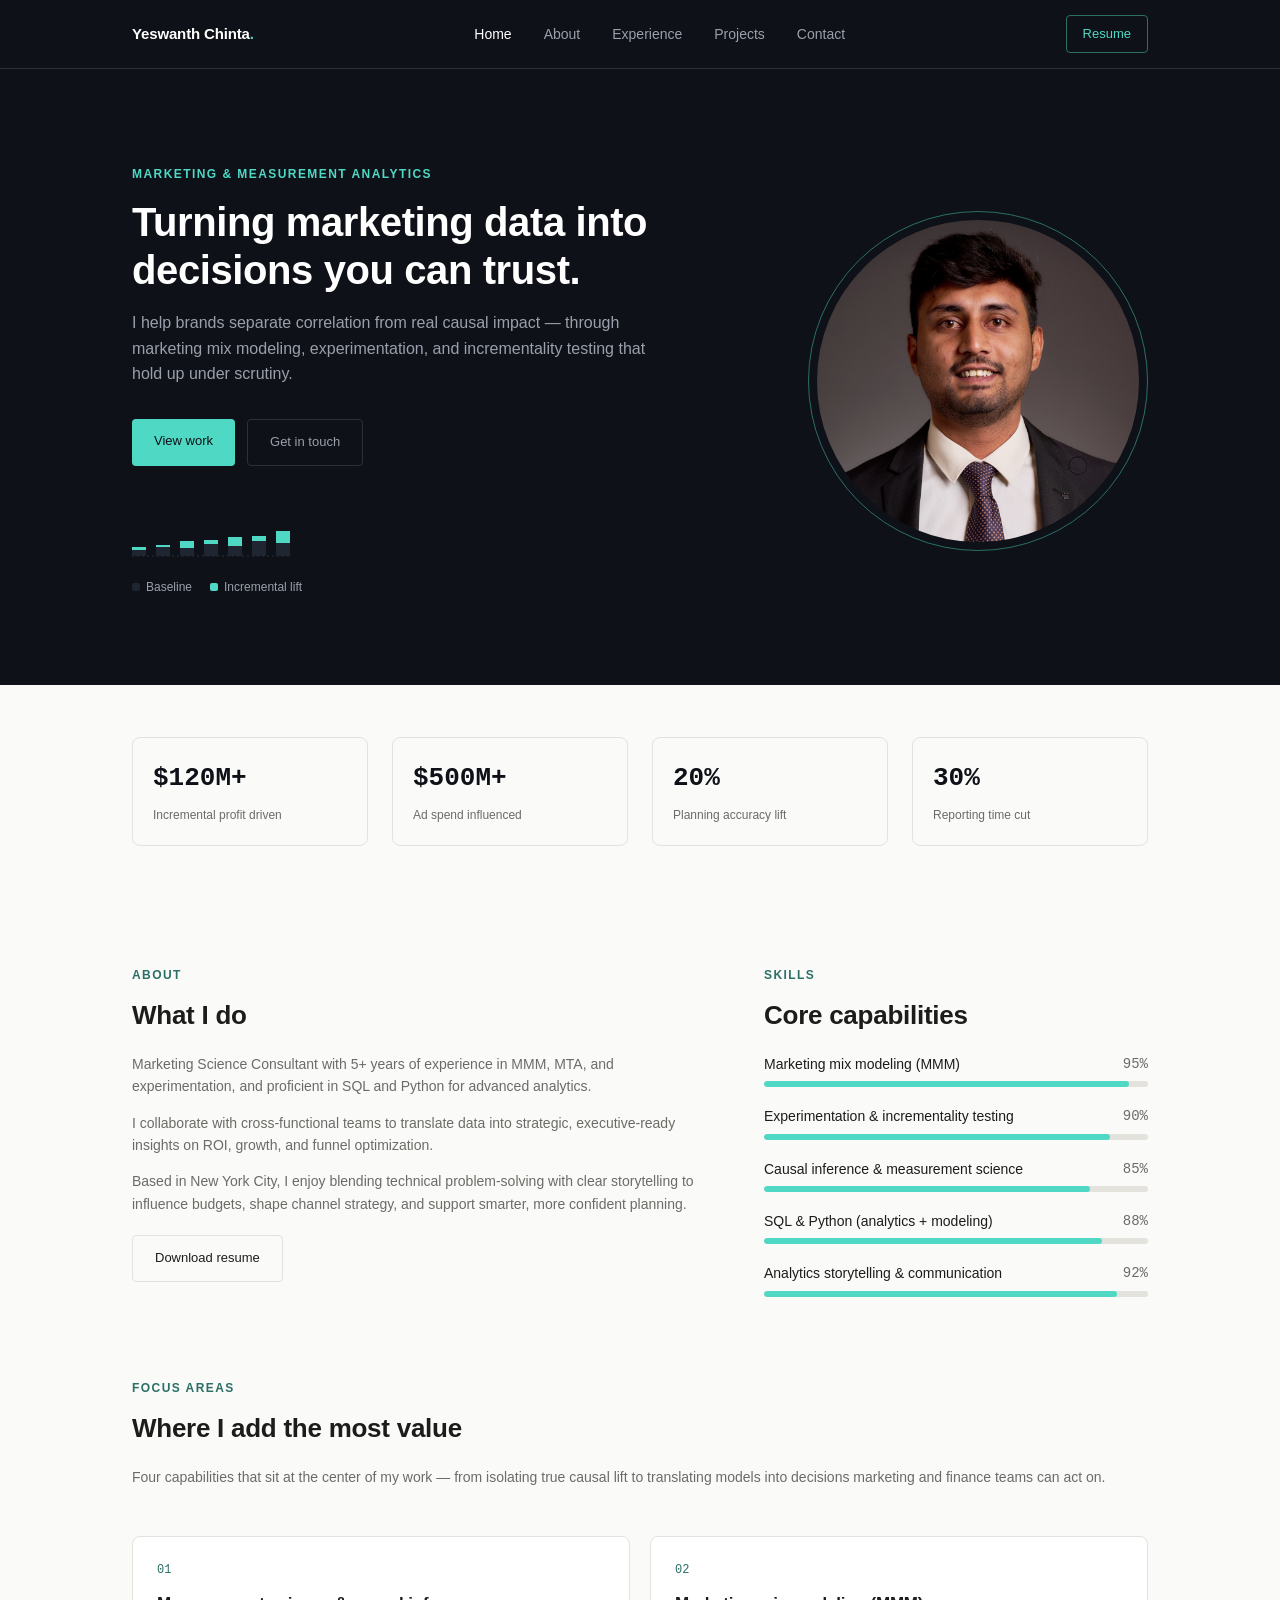
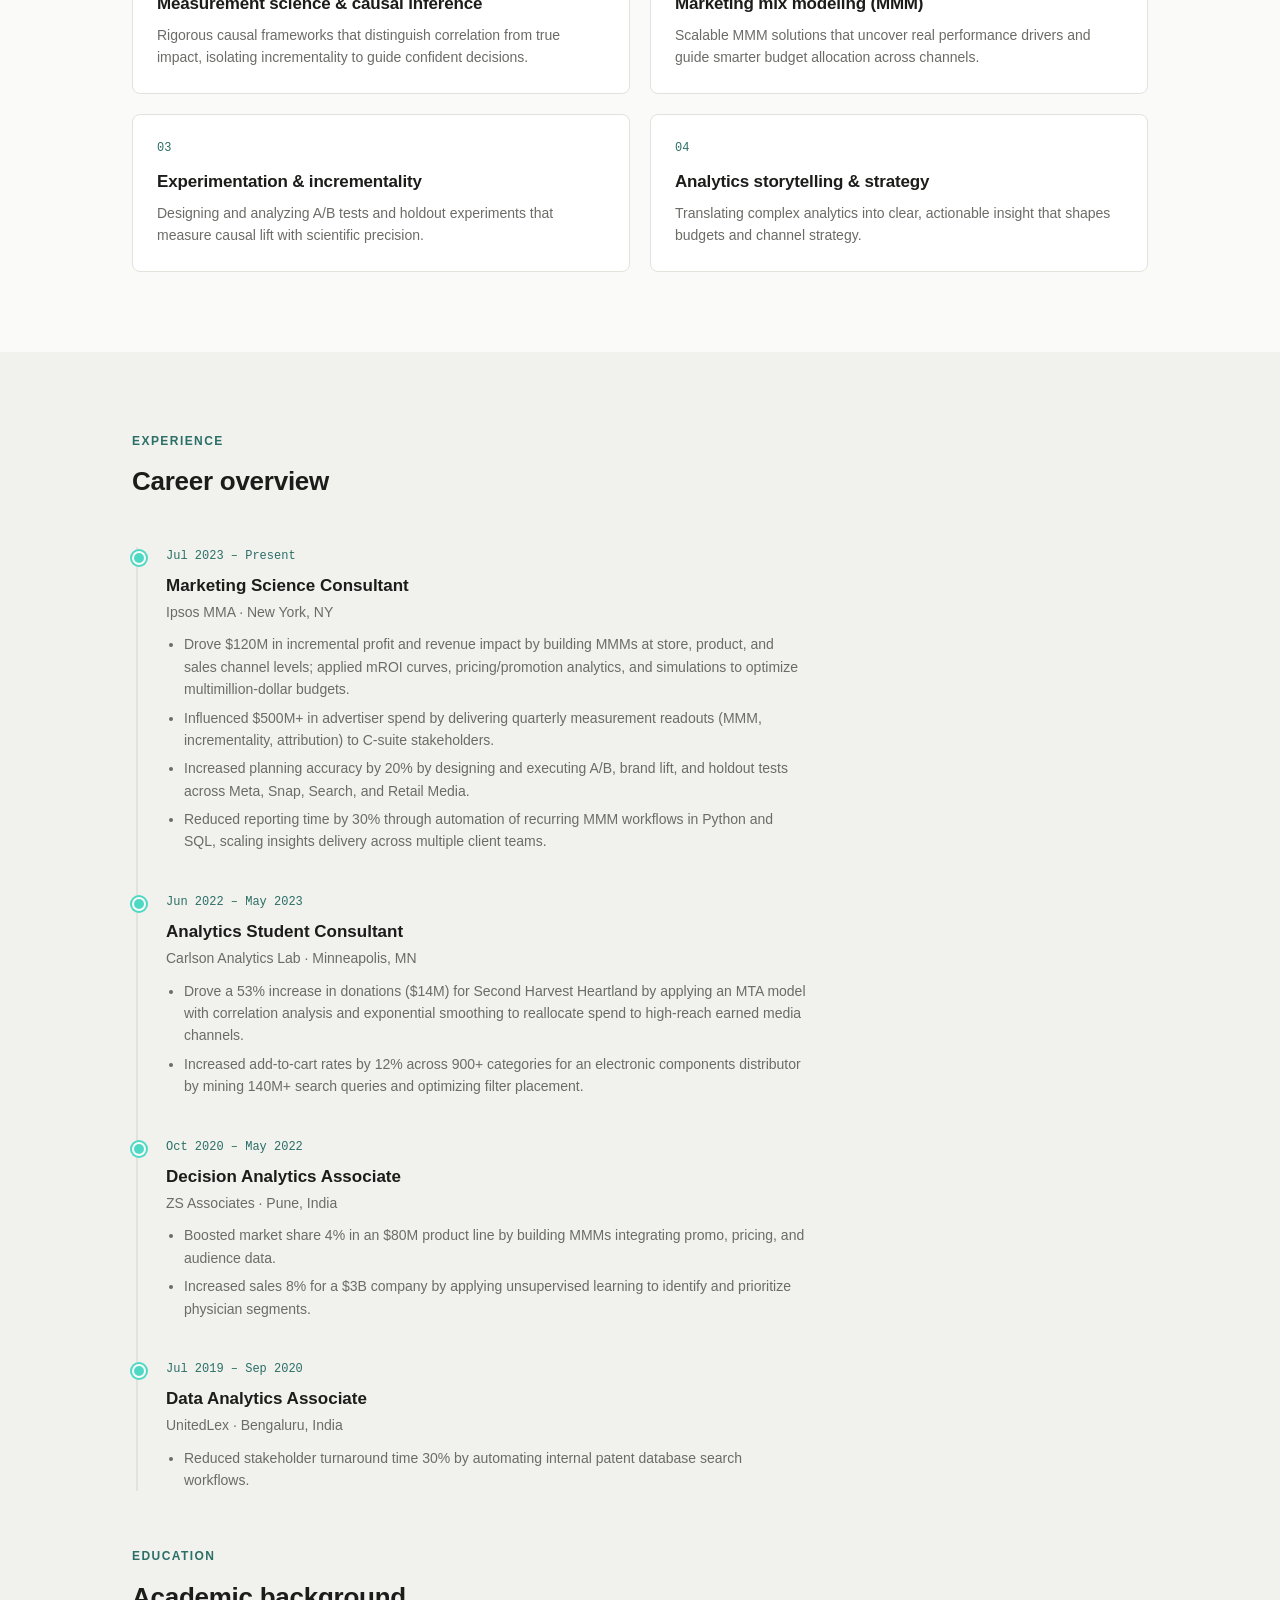
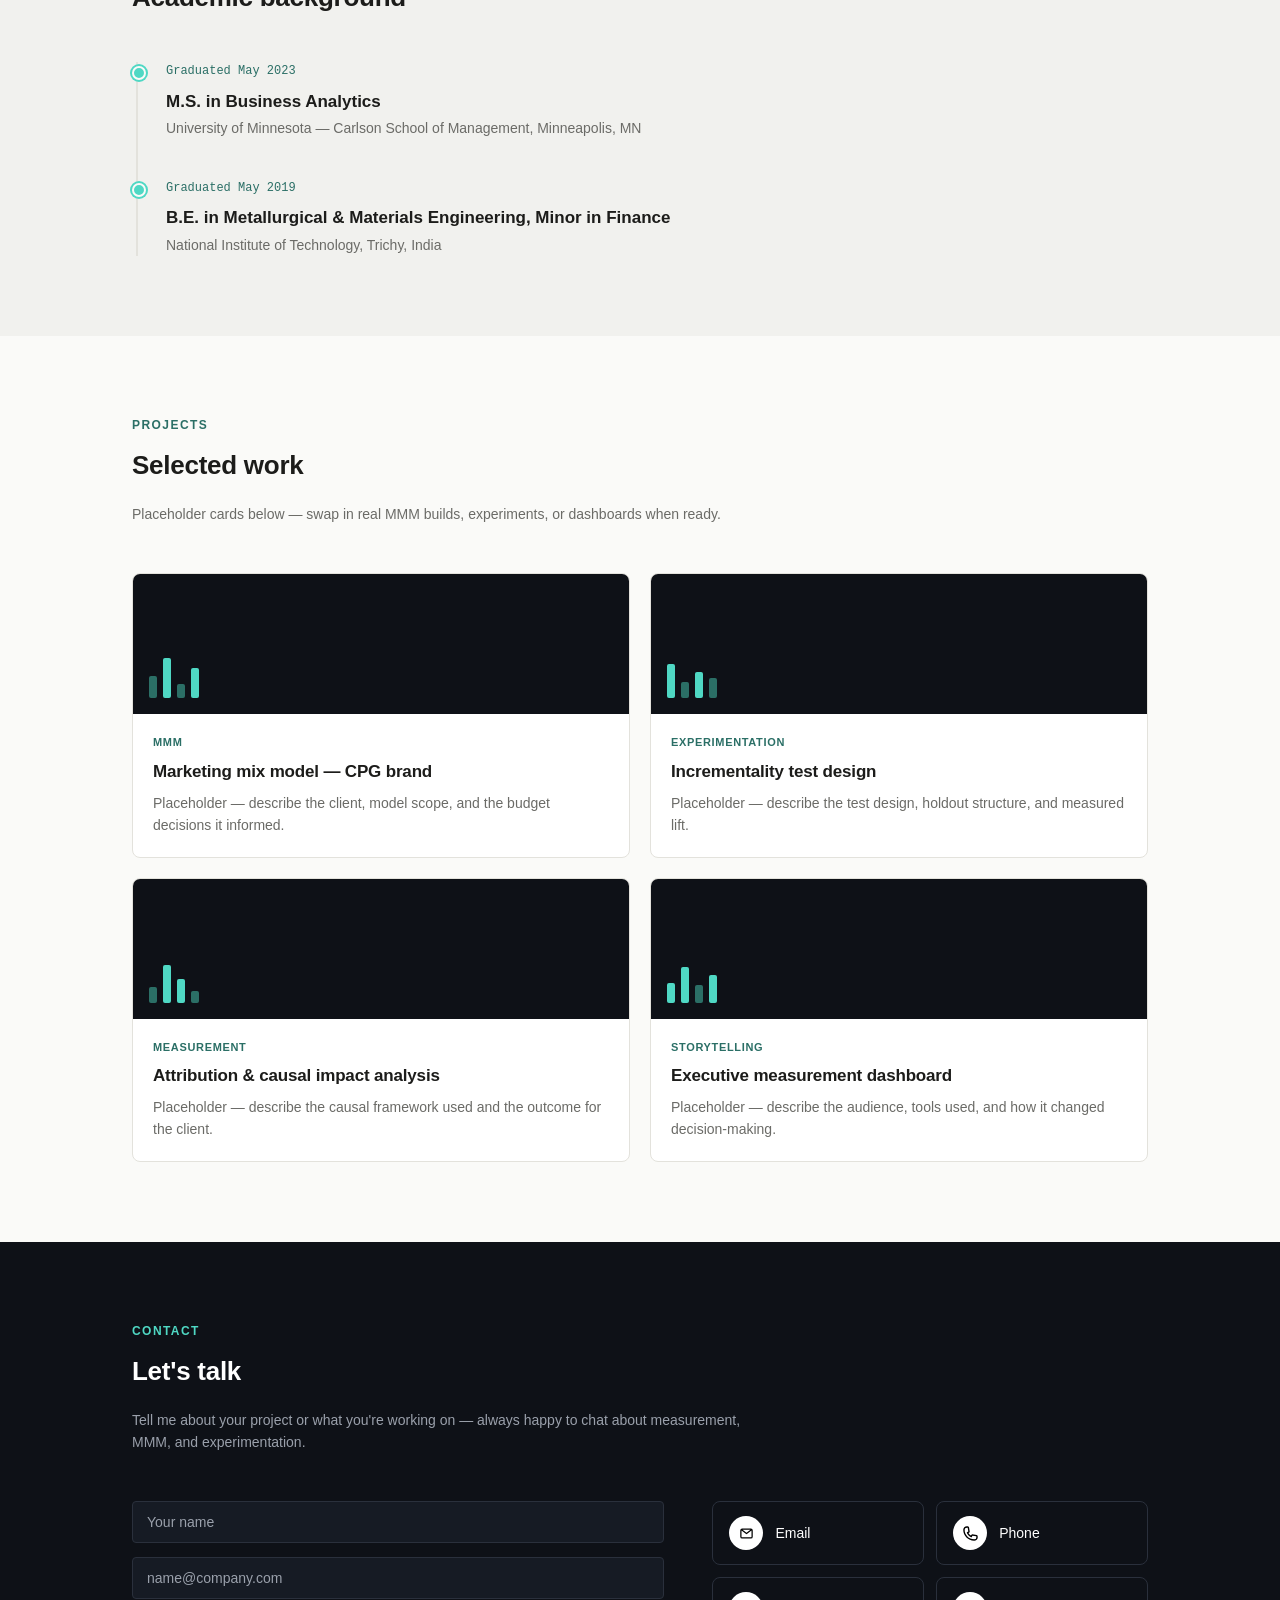
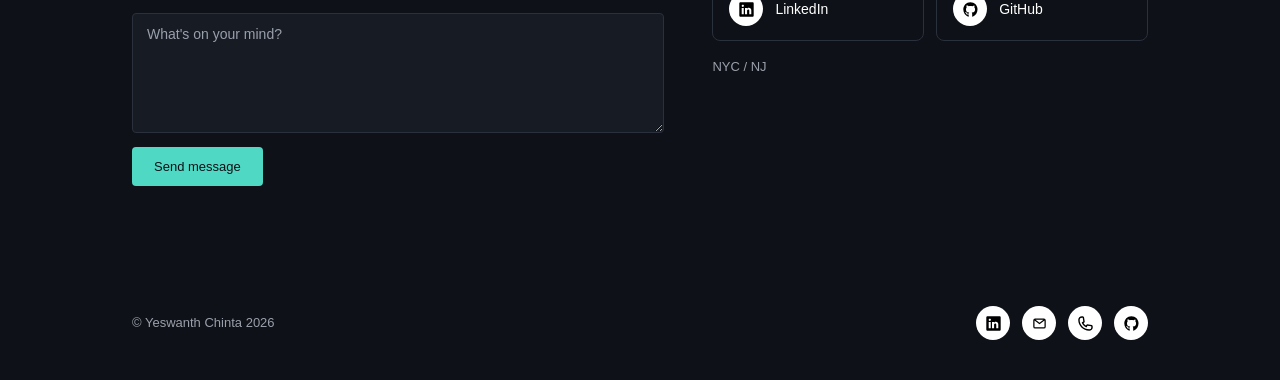
==== commit 6f494800: "Refine page layout and styling Co-Authored-By: Claude Sonnet 5 <noreply@anthropic.com>" ====
--- a/index.html
+++ b/index.html
@@ -298,26 +298,25 @@
       </div>
 
       <div>
-        <div class="contact-item">
-          <div class="k">Email</div>
-          <div class="v"><a href="mailto:yeswanthreddy2501@gmail.com">yeswanthreddy2501@gmail.com</a></div>
-        </div>
-        <div class="contact-item">
-          <div class="k">Phone</div>
-          <div class="v"><a href="tel:+19523938192">+1 (952) 393-8192</a></div>
-        </div>
-        <div class="contact-item">
-          <div class="k">LinkedIn</div>
-          <div class="v"><a href="https://www.linkedin.com/in/yeswanth-chinta/" target="_blank" rel="noopener">linkedin.com/in/yeswanth-chinta</a></div>
-        </div>
-        <div class="contact-item">
-          <div class="k">GitHub</div>
-          <div class="v"><a href="https://github.com/yeswanthchinta" target="_blank" rel="noopener">github.com/yeswanthchinta</a></div>
-        </div>
-        <div class="contact-item">
-          <div class="k">Location</div>
-          <div class="v">NYC / NJ</div>
-        </div>
+        <div class="contact-icons">
+          <a class="contact-icon-tile" href="mailto:yeswanthreddy2501@gmail.com">
+            <span class="ci-icon"><img src="img/social_icons/email.svg" alt=""></span>
+            <span>Email</span>
+          </a>
+          <a class="contact-icon-tile" href="tel:+19523938192">
+            <span class="ci-icon"><img src="img/social_icons/phone.svg" alt=""></span>
+            <span>Phone</span>
+          </a>
+          <a class="contact-icon-tile" href="https://www.linkedin.com/in/yeswanth-chinta/" target="_blank" rel="noopener">
+            <span class="ci-icon"><img src="img/social_icons/linkedin.svg" alt=""></span>
+            <span>LinkedIn</span>
+          </a>
+          <a class="contact-icon-tile" href="https://github.com/yeswanthchinta" target="_blank" rel="noopener">
+            <span class="ci-icon"><img src="img/social_icons/github.svg" alt=""></span>
+            <span>GitHub</span>
+          </a>
+        </div>
+        <p class="contact-location">NYC / NJ</p>
       </div>
     </div>
   </div>
--- a/css/style.css
+++ b/css/style.css
@@ -241,6 +241,37 @@
 }
 
 section.metrics-strip { padding: 40px 0; }
+
+/* ---------- Contact icon tiles ---------- */
+.contact-icons {
+  display: grid;
+  grid-template-columns: repeat(2, 1fr);
+  gap: 12px;
+}
+.contact-icon-tile {
+  display: flex;
+  align-items: center;
+  gap: 12px;
+  border: 1px solid var(--line-dark);
+  border-radius: 8px;
+  padding: 14px 16px;
+  font-size: 14px;
+  color: #fff;
+  transition: border-color 0.15s ease;
+}
+.contact-icon-tile:hover { border-color: var(--teal-dim); }
+.ci-icon {
+  width: 34px;
+  height: 34px;
+  border-radius: 50%;
+  background: #fff;
+  display: flex;
+  align-items: center;
+  justify-content: center;
+  flex-shrink: 0;
+}
+.ci-icon img { width: 15px; height: 15px; }
+.contact-location { margin-top: 16px; font-size: 13px; color: var(--muted-dark); }
 
 /* ---------- About + skills combo ---------- */
 .about-grid {
